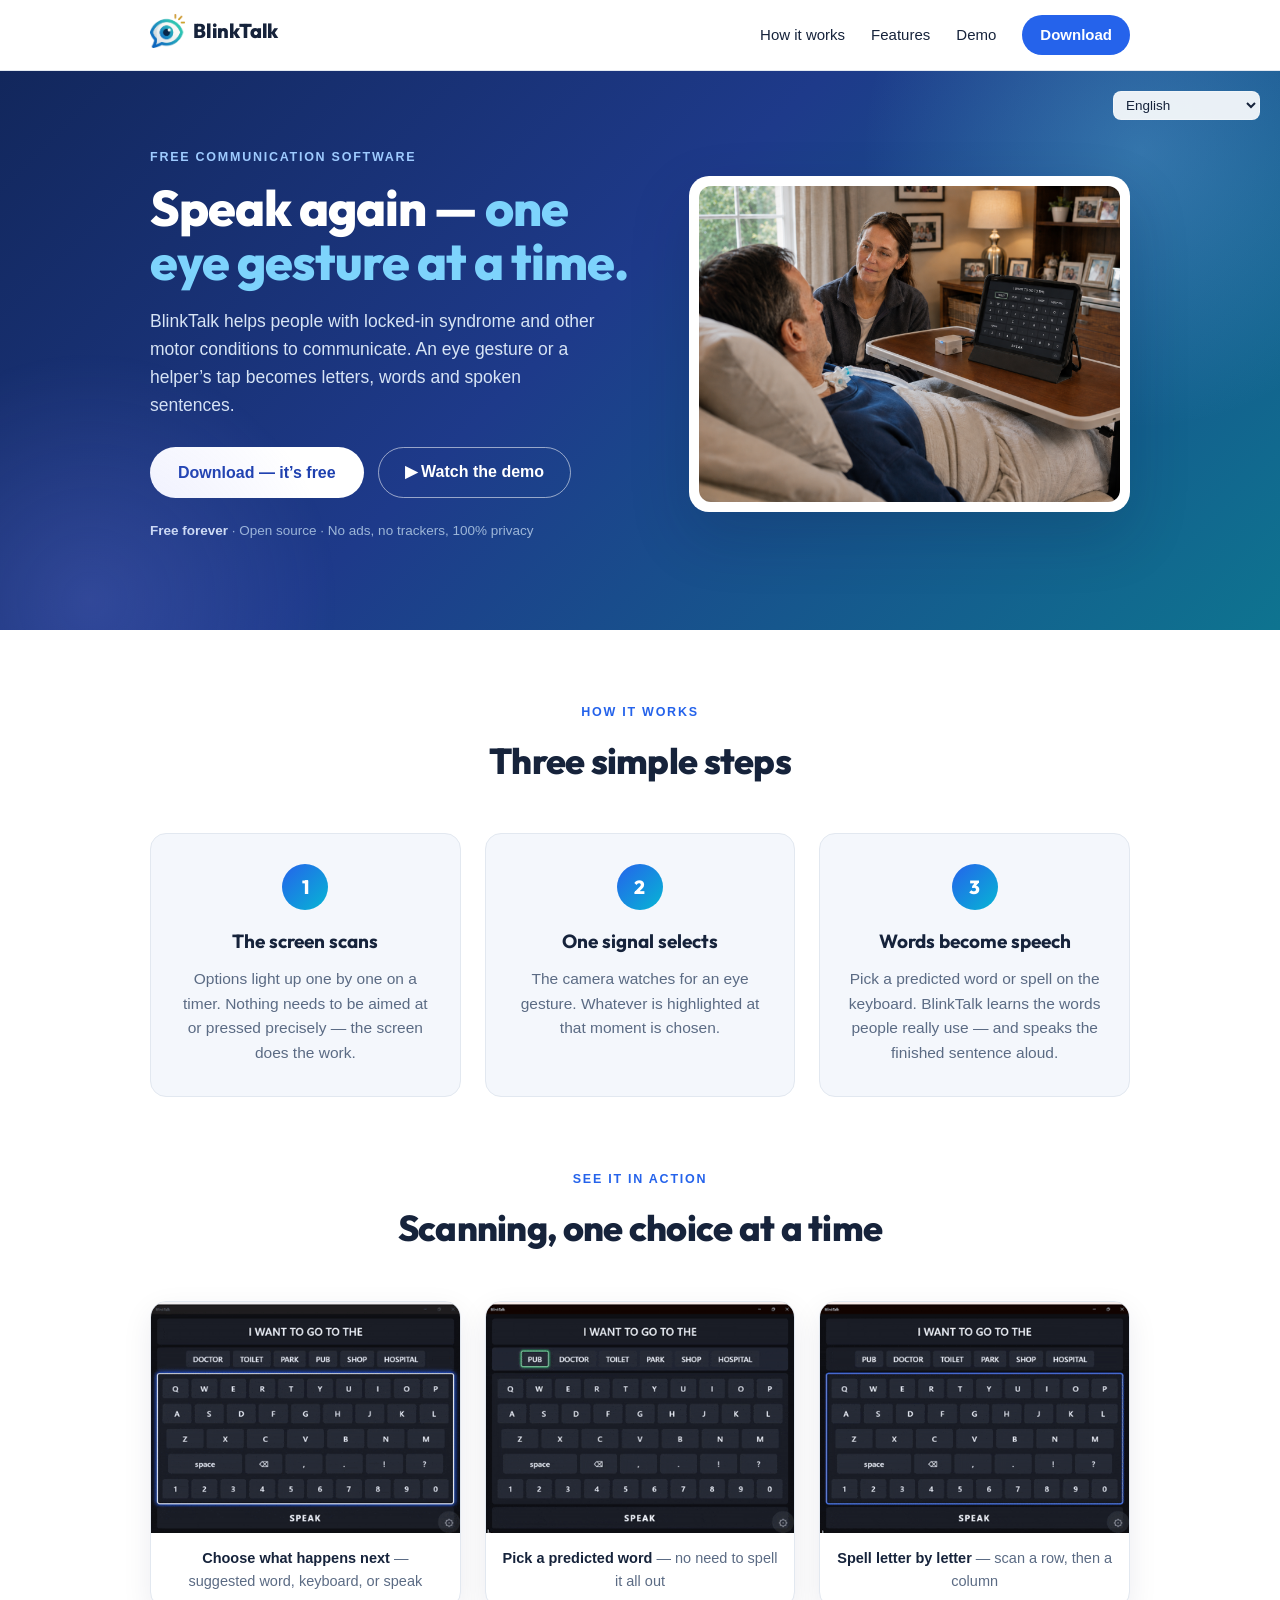
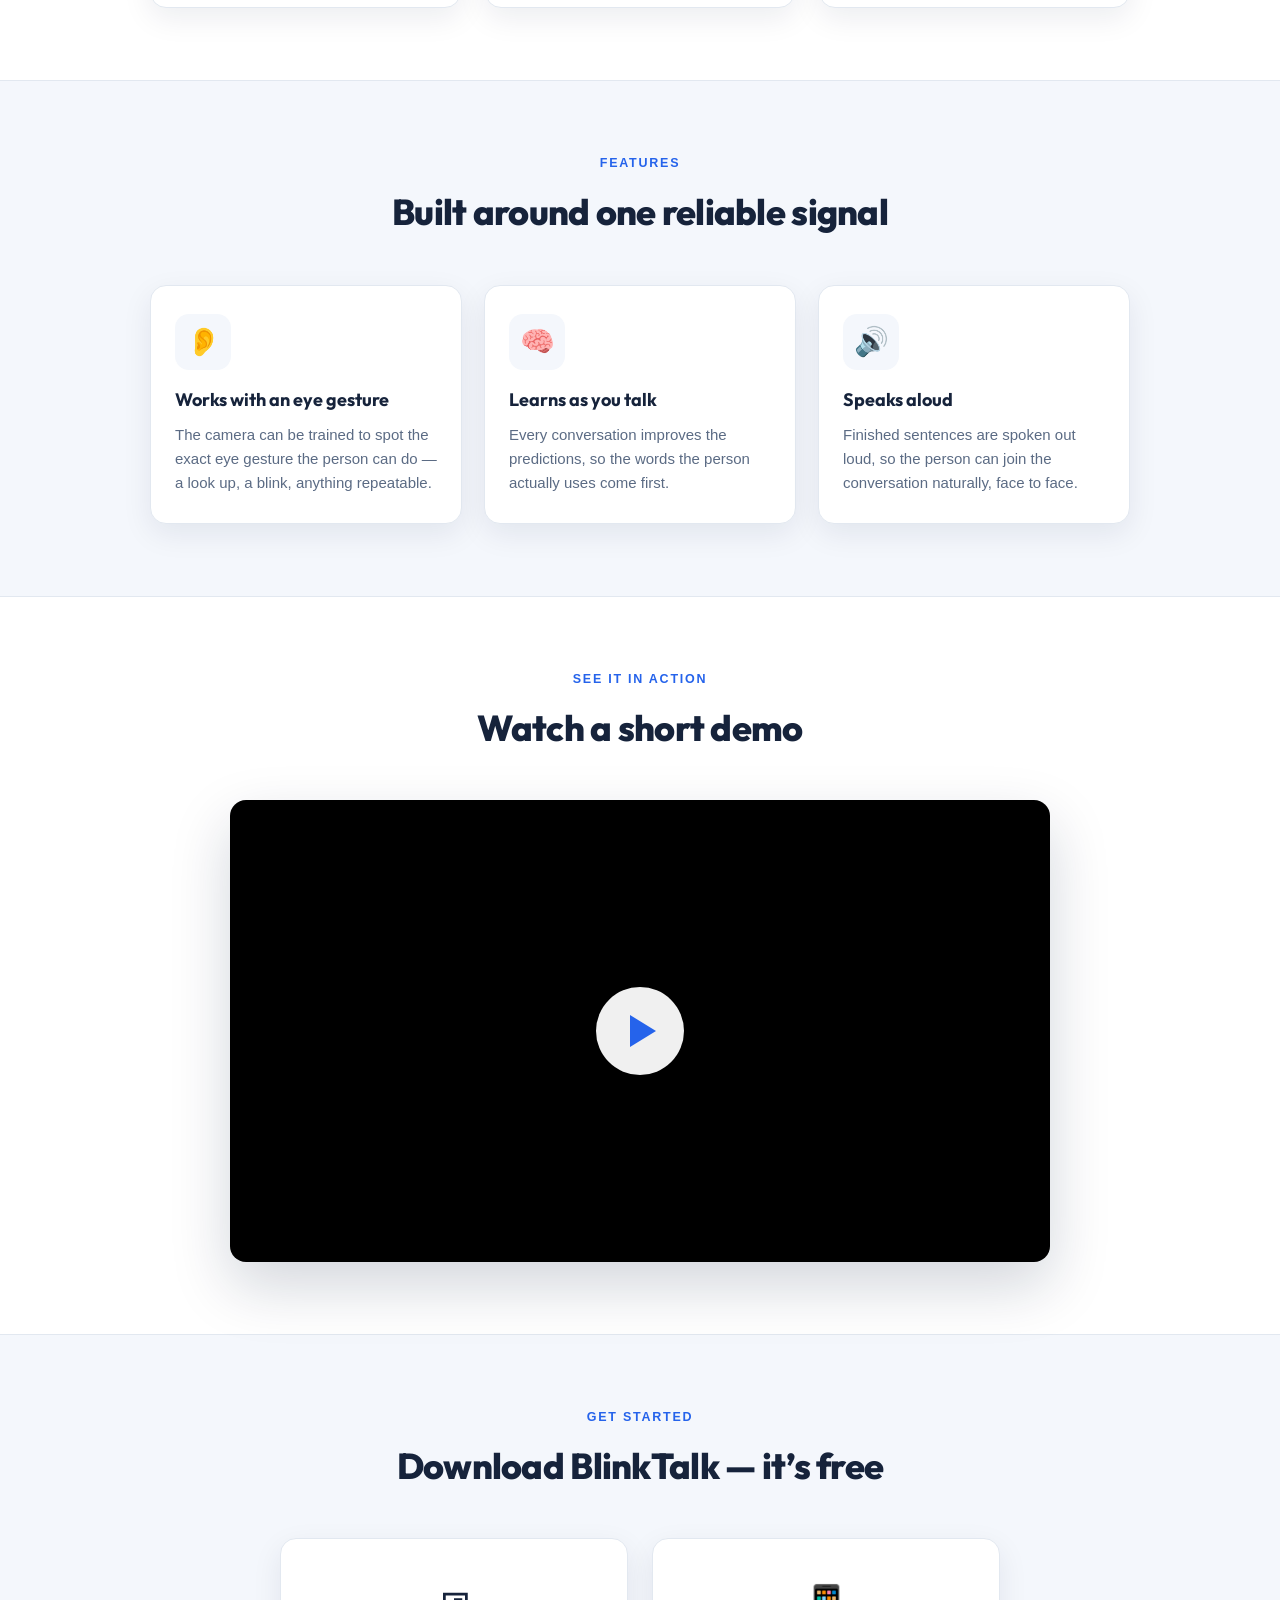
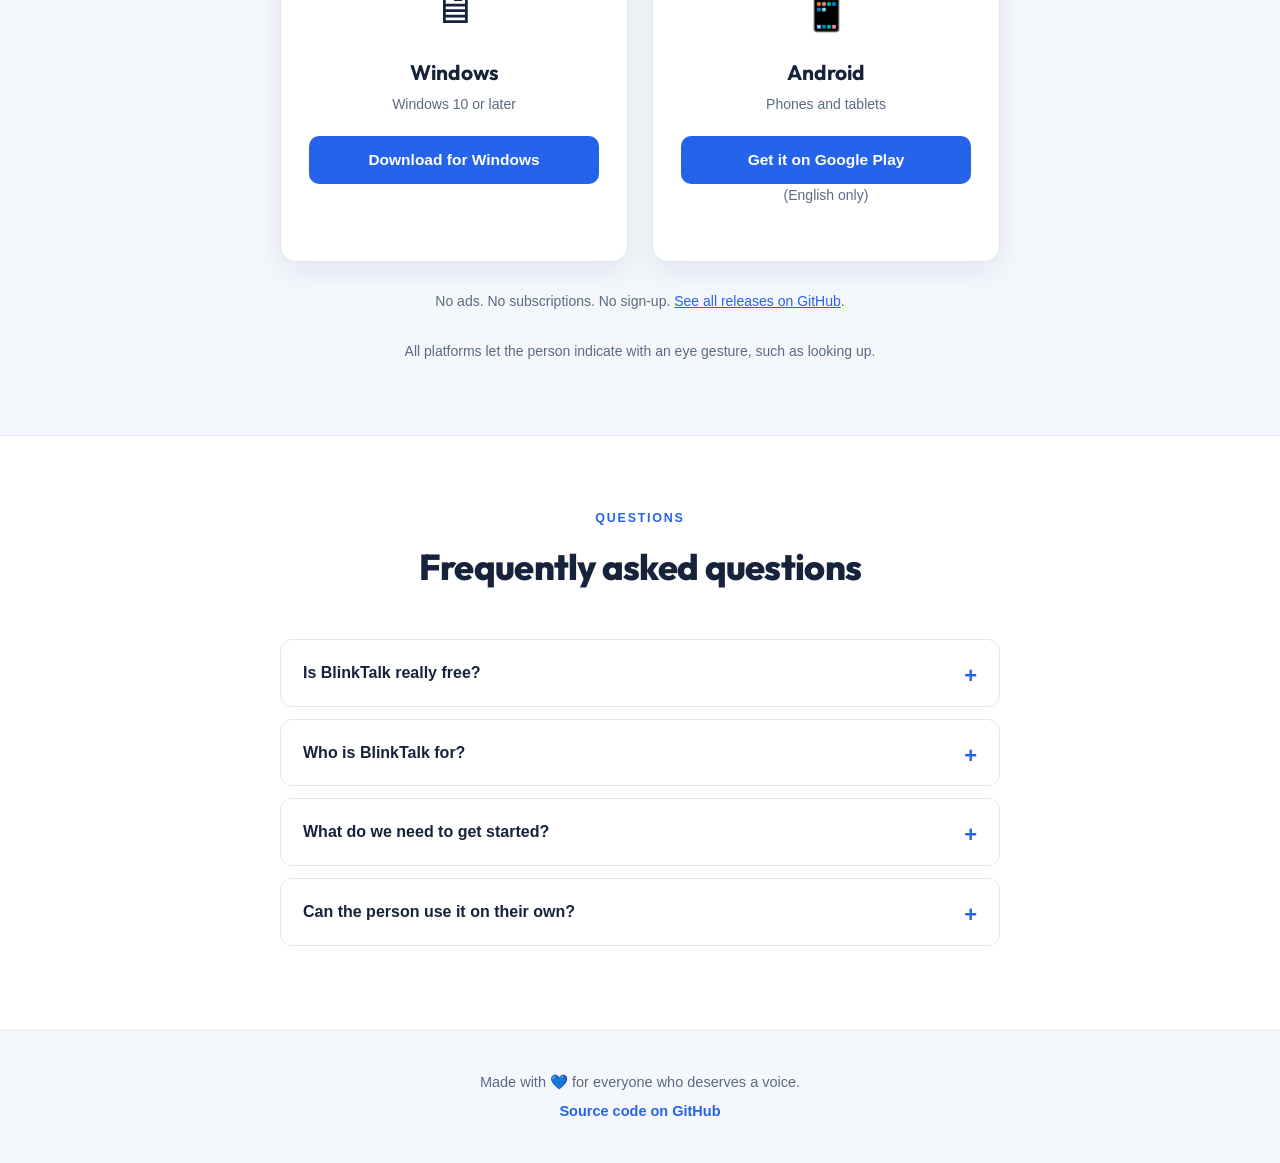
==== docs/index.html @ 3764802d "Refactor" ====
﻿<!DOCTYPE html>
<html lang="en">
<head>
    <meta charset="utf-8">
    <meta name="viewport" content="width=device-width, initial-scale=1">
    <title>BlinkTalk — Speak again, one eye gesture at a time</title>
    <meta name="description" content="BlinkTalk is free communication software for people with locked-in syndrome. A single eye gesture or tap becomes letters, words and spoken sentences.">
    <meta property="og:title" content="BlinkTalk — Speak again, one eye gesture at a time">
    <meta property="og:description" content="Free communication software for people with locked-in syndrome. A single eye gesture or tap becomes letters, words and spoken sentences.">
    <meta property="og:type" content="website">
    <meta property="og:url" content="https://mrpmorris.github.io/BlinkTalk/">
    <meta property="og:image" content="https://mrpmorris.github.io/BlinkTalk/images/Illustration.png">
    <meta name="theme-color" content="#1e3a8a">
    <link rel="icon" type="image/png" href="images/BlinkTalkLogo.png">
    <link rel="preconnect" href="https://fonts.googleapis.com">
<link rel="preconnect" href="https://fonts.gstatic.com" crossorigin>
<link href="https://fonts.googleapis.com/css2?family=Outfit:wght@500;600;700;800&display=swap" rel="stylesheet">
    <link rel="stylesheet" href="shared.css">
    <style>
        .hero-copy > *, .hero-art { animation: fadeUp 0.8s ease both; }
        .hero-copy > *:nth-child(2) { animation-delay: 0.08s; }
        .hero-copy > *:nth-child(3) { animation-delay: 0.16s; }
        .hero-copy > *:nth-child(4) { animation-delay: 0.24s; }
        .hero-copy > *:nth-child(5) { animation-delay: 0.32s; }
        .hero-art { animation-delay: 0.2s; }
    </style>
</head>
<body>

<header class="nav">
    <div class="container nav-inner">
        <div class="nav-left">
            <a class="brand" href="#top"><img class="brand-logo" src="images/BlinkTalkLogo.png" alt="">BlinkTalk</a>
        </div>
        <nav class="nav-links">
            <a href="#how-it-works">How it works</a>
            <a href="#features">Features</a>
            <a href="#demo">Demo</a>
            <a href="#download" class="nav-cta">Download</a>
        </nav>
    </div>
</header>

<section class="hero" id="top">
    <div class="hero-lang">
        <select id="lang-select" aria-label="Choose language">
            <option value="index.html" selected>English</option>
            <option value="index-fr.html">Fran&ccedil;ais</option>
            <option value="index-es.html">Espa&ntilde;ol</option>
            <option value="index-de.html">Deutsch</option>
            <option value="index-pt.html">Portugu&ecirc;s</option>
            <option value="index-pt-br.html">Portugu&ecirc;s (Brasil)</option>
            <option value="index-ar.html">&#1575;&#1604;&#1593;&#1585;&#1576;&#1610;&#1577;</option>
        </select>
    </div>
    <div class="container hero-grid">
        <div class="hero-copy">
            <p class="eyebrow">Free communication software</p>
            <h1>Speak again &mdash; <span class="accent">one eye gesture at a time.</span></h1>
            <p class="subtitle">BlinkTalk helps people with locked-in syndrome and other motor conditions to communicate. An eye gesture or a helper&rsquo;s tap becomes letters, words and spoken sentences.</p>
            <div class="hero-ctas">
                <a class="btn-light" href="#download">Download &mdash; it&rsquo;s free</a>
                <a class="btn-outline" href="#demo">&#9654; Watch the demo</a>
            </div>
            <p class="trust"><strong>Free forever</strong> &middot; Open source &middot; No ads, no trackers, 100% privacy</p>
        </div>
        <div class="hero-art">
            <div class="screen-card">
                <img src="images/Illustration.png" alt="A BlinkTalk screen showing the word suggestion, keyboard and speak buttons">
            </div>
        </div>
    </div>
</section>

<section id="how-it-works">
    <div class="container">
        <div class="section-title reveal">
            <span class="kicker">How it works</span>
            <h2>Three simple steps</h2>
        </div>
        <div class="steps">
            <div class="step reveal">
                <div class="step-number">1</div>
                <h3>The screen scans</h3>
                <p>Options light up one by one on a timer. Nothing needs to be aimed at or pressed precisely &mdash; the screen does the work.</p>
            </div>
            <div class="step reveal" style="transition-delay: 0.1s;">
                <div class="step-number">2</div>
                <h3>One signal selects</h3>
                <p>The camera watches for an eye gesture. Whatever is highlighted at that moment is chosen.</p>
            </div>
            <div class="step reveal" style="transition-delay: 0.2s;">
                <div class="step-number">3</div>
                <h3>Words become speech</h3>
                <p>Pick a predicted word or spell on the keyboard. BlinkTalk learns the words people really use &mdash; and speaks the finished sentence aloud.</p>
            </div>
        </div>

        <div class="section-title reveal" style="margin-top: 72px;">
            <span class="kicker">See it in action</span>
            <h2>Scanning, one choice at a time</h2>
        </div>
        <div class="action-grid">
            <figure class="action-card reveal">
                <img src="images/Demo-01-TopLevel.gif" alt="Animation: choosing between word suggestions, keyboard and speak at the top level" loading="lazy">
                <figcaption><strong>Choose what happens next</strong> &mdash; suggested word, keyboard, or speak</figcaption>
            </figure>
            <figure class="action-card reveal" style="transition-delay: 0.1s;">
                <img src="images/Demo-02-SelectWord.gif" alt="Animation: picking a predicted word from a row of suggestions" loading="lazy">
                <figcaption><strong>Pick a predicted word</strong> &mdash; no need to spell it all out</figcaption>
            </figure>
            <figure class="action-card reveal" style="transition-delay: 0.2s;">
                <img src="images/Demo-03-TypeWord.gif" alt="Animation: scanning the keyboard rows and columns to spell a word" loading="lazy">
                <figcaption><strong>Spell letter by letter</strong> &mdash; scan a row, then a column</figcaption>
            </figure>
        </div>
    </div>
</section>

<section id="features" style="background: var(--soft); border-top: 1px solid var(--border); border-bottom: 1px solid var(--border);">
    <div class="container">
        <div class="section-title reveal">
            <span class="kicker">Features</span>
            <h2>Built around one reliable signal</h2>
        </div>
        <div class="features">
            <div class="feature reveal">
                <div class="icon">&#128066;</div>
                <h3>Works with an eye gesture</h3>
                <p>The camera can be trained to spot the exact eye gesture the person can do &mdash; a look up, a blink, anything repeatable.</p>
            </div>
            <div class="feature reveal" style="transition-delay: 0.1s;">
                <div class="icon">&#129504;</div>
                <h3>Learns as you talk</h3>
                <p>Every conversation improves the predictions, so the words the person actually uses come first.</p>
            </div>
            <div class="feature reveal" style="transition-delay: 0.2s;">
                <div class="icon">&#128266;</div>
                <h3>Speaks aloud</h3>
                <p>Finished sentences are spoken out loud, so the person can join the conversation naturally, face to face.</p>
            </div>
        </div>
    </div>
</section>


<section id="demo">
    <div class="container">
        <div class="section-title reveal">
            <span class="kicker">See it in action</span>
            <h2>Watch a short demo</h2>
        </div>
        <div class="video-lite reveal" style="background-image: url('https://i.ytimg.com/vi/2V63N7nyiWE/hqdefault.jpg');" role="button" tabindex="0" aria-label="Play the BlinkTalk demonstration video on YouTube">
            <button type="button" class="play-btn" aria-label="Play the BlinkTalk demonstration video on YouTube">
                <span class="circle"></span>
            </button>
        </div>
    </div>
</section>

<section id="download" style="background: var(--soft); border-top: 1px solid var(--border); border-bottom: 1px solid var(--border);">
    <div class="container">
        <div class="section-title reveal">
            <span class="kicker">Get started</span>
            <h2>Download BlinkTalk &mdash; it&rsquo;s free</h2>
        </div>
        <div class="downloads">
            <div class="download-card reveal">
                <div class="icon">&#128421;</div>
                <h3>Windows</h3>
                <p class="note">Windows 10 or later</p>
                <a class="btn" href="https://github.com/mrpmorris/BlinkTalk/releases/latest/download/BlinkTalk-windows.msi">Download for Windows</a>
            </div>
            <div class="download-card reveal" style="transition-delay: 0.1s;">
                <div class="icon">&#128241;</div>
                <h3>Android</h3>
                <p class="note">Phones and tablets</p>
                <a class="btn" href="https://play.google.com/store/apps/details?id=com.airsoftwarelimited.blinktalk.app">Get it on Google Play</a>
                <p class="note">(English only)</p>
            </div>
        </div>
        <p class="center-note reveal">No ads. No subscriptions. No sign-up. <a href="https://github.com/mrpmorris/BlinkTalk/releases">See all releases on GitHub</a>.</p>
        <p class="center-note reveal">All platforms let the person indicate with an eye gesture, such as looking up.</p>
    </div>
</section>

<section id="faq">
    <div class="container">
        <div class="section-title reveal">
            <span class="kicker">Questions</span>
            <h2>Frequently asked questions</h2>
        </div>
        <div class="faq reveal">
            <details>
                <summary>Is BlinkTalk really free?</summary>
                <p>Yes. BlinkTalk is free and open source &mdash; no ads, no subscriptions, no hidden costs. It was written for a friend with locked-in syndrome, and it is given away so that anyone who needs it can use it.</p>
            </details>
            <details>
                <summary>Who is BlinkTalk for?</summary>
                <p>It is for people with locked-in syndrome or other conditions who cannot use touch, a keyboard or their voice &mdash; and for the family members, carers and therapists who help them communicate.</p>
            </details>
            <details>
                <summary>What do we need to get started?</summary>
                <p>A Windows computer or an Android tablet or phone. The person communicates with whatever signal they can repeat &mdash; an eye gesture, a facial movement &mdash; while the device camera is trained to spot the gesture, or a helper taps the screen, clicks the mouse, or presses the spacebar on a physical keyboard.</p>
            </details>
            <details>
                <summary>Can the person use it on their own?</summary>
                <p>Yes. Once the camera has been trained on their gesture, an eye gesture is enough to select. A helper is still useful for setup and for pointing the screen at the person.</p>
            </details>
        </div>
    </div>
</section>

<footer>
    <p>Made with &#128153; for everyone who deserves a voice.</p>
    <p style="margin-top: 6px;"><a href="https://github.com/mrpmorris/BlinkTalk">Source code on GitHub</a></p>
</footer>

    <script src="shared.js"></script>

</body>
</html>
---- docs/shared.css ----
:root {
    --ink: #16233b;
    --muted: #5b6b84;
    --blue: #2563eb;
    --blue-deep: #1e40af;
    --cyan: #06b6d4;
    --bg: #ffffff;
    --soft: #f4f7fc;
    --border: #e2e8f0;
    --radius: 16px;
    --shadow: 0 10px 30px rgba(11, 30, 63, 0.08);
    --shadow-lg: 0 24px 60px rgba(11, 30, 63, 0.18);
    --grad: linear-gradient(135deg, #12275c 0%, #1e3a8a 45%, #0e7490 100%);
}

* { box-sizing: border-box; margin: 0; padding: 0; }

html { scroll-behavior: smooth; }

body {
    font-family: -apple-system, BlinkMacSystemFont, "Segoe UI", Roboto, Helvetica, Arial, sans-serif;
    line-height: 1.6;
    color: var(--ink);
    background: var(--bg);
}

.container { max-width: 1020px; margin: 0 auto; padding: 0 20px; }
section[id] { scroll-margin-top: 84px; }

h1, h2, h3 { font-family: "Outfit", -apple-system, "Segoe UI", sans-serif; }

/* ---------- Navigation ---------- */

.nav {
    position: sticky;
    top: 0;
    z-index: 20;
    background: rgba(255, 255, 255, 0.88);
    -webkit-backdrop-filter: blur(12px);
    backdrop-filter: blur(12px);
    border-bottom: 1px solid var(--border);
}

.nav-inner {
    display: flex;
    align-items: center;
    justify-content: space-between;
    padding: 14px 20px;
}

.brand {
    display: inline-flex;
    align-items: center;
    font-family: "Outfit", sans-serif;
    font-size: 20px;
    font-weight: 800;
    color: var(--ink);
    text-decoration: none;
    letter-spacing: -0.02em;
}

.brand:hover { color: var(--blue); }

.brand-logo {
    height: 34px;
    width: auto;
    margin-right: 8px;
}

.nav-links { display: flex; align-items: center; gap: 26px; }

.nav-links a {
    color: var(--ink);
    text-decoration: none;
    font-size: 15px;
    font-weight: 500;
}

.nav-links a:hover { color: var(--blue); }

.nav-links .nav-cta {
    background: var(--blue);
    color: #fff;
    padding: 8px 18px;
    border-radius: 999px;
    font-weight: 600;
}

.nav-links .nav-cta:hover { background: var(--blue-deep); color: #fff; }

/* ---------- Hero ---------- */

.hero {
    background: var(--grad);
    color: #fff;
    position: relative;
    overflow: hidden;
    padding: 76px 0 88px;
}

.hero::before {
    content: "";
    position: absolute;
    width: 560px;
    height: 560px;
    border-radius: 50%;
    background: radial-gradient(circle, rgba(125, 211, 252, 0.28), transparent 70%);
    top: -200px;
    right: -140px;
}

.hero::after {
    content: "";
    position: absolute;
    width: 500px;
    height: 500px;
    border-radius: 50%;
    background: radial-gradient(circle, rgba(129, 140, 248, 0.22), transparent 70%);
    bottom: -220px;
    left: -160px;
}

.hero-grid {
    display: grid;
    grid-template-columns: 1.05fr 0.95fr;
    gap: 52px;
    align-items: center;
    position: relative;
}

.eyebrow {
    text-transform: uppercase;
    letter-spacing: 0.14em;
    font-size: 12.5px;
    color: #9ecbff;
    font-weight: 700;
    margin-bottom: 14px;
}

.hero h1 {
    font-size: clamp(34px, 5vw, 50px);
    line-height: 1.08;
    font-weight: 800;
    letter-spacing: -0.02em;
}

.hero h1 .accent { color: #7dd3fc; }

.hero .subtitle {
    margin-top: 18px;
    font-size: 17.5px;
    color: #d7e4f5;
    max-width: 46ch;
}

.hero-ctas { display: flex; gap: 14px; flex-wrap: wrap; margin-top: 28px; }

.btn-light, .btn-outline {
    display: inline-block;
    border-radius: 999px;
    font-size: 16px;
    font-weight: 700;
    text-decoration: none;
    transition: transform 0.15s ease, box-shadow 0.2s ease, background 0.2s ease;
}

.btn-light {
    background: #fff;
    color: var(--blue-deep);
    padding: 13px 28px;
}

.btn-light:hover {
    transform: translateY(-2px);
    box-shadow: 0 10px 26px rgba(255, 255, 255, 0.28);
}

.btn-outline {
    border: 1.5px solid rgba(255, 255, 255, 0.55);
    color: #fff;
    padding: 11px 26px;
}

.btn-outline:hover {
    background: rgba(255, 255, 255, 0.12);
    transform: translateY(-2px);
}

.trust { margin-top: 22px; font-size: 13.5px; color: #9db6d8; }
.trust strong { color: #d7e4f5; }

.screen-card {
    background: #fff;
    border-radius: 20px;
    padding: 10px;
    box-shadow: var(--shadow-lg);
}

.screen-card img {
    width: 100%;
    height: auto;
    display: block;
    border-radius: 12px;
}

.hero-copy > *, .hero-art { animation: fadeUp 0.8s ease both; }
.hero-copy > *:nth-child(2) { animation-delay: 0.08s; }
.hero-copy > *:nth-child(3) { animation-delay: 0.16s; }
.hero-copy > *:nth-child(4) { animation-delay: 0.24s; }
.hero-copy > *:nth-child(5) { animation-delay: 0.32s; }
.hero-art { animation-delay: 0.2s; }

@keyframes fadeUp {
    from { opacity: 0; transform: translateY(18px); }
    to { opacity: 1; transform: none; }
}

/* ---------- Sections ---------- */

section { padding: 72px 0; }

.section-title { text-align: center; margin-bottom: 44px; }

.section-title .kicker {
    display: block;
    text-transform: uppercase;
    letter-spacing: 0.14em;
    font-size: 12.5px;
    font-weight: 700;
    color: var(--blue);
    margin-bottom: 10px;
}

.section-title h2 {
    font-size: clamp(26px, 4vw, 36px);
    font-weight: 800;
    letter-spacing: -0.02em;
}

/* ---------- How it works ---------- */

.steps {
    display: grid;
    grid-template-columns: repeat(3, 1fr);
    gap: 24px;
}

.step {
    background: var(--soft);
    border: 1px solid var(--border);
    border-radius: var(--radius);
    padding: 30px 26px;
    text-align: center;
}

.step-number {
    display: inline-flex;
    align-items: center;
    justify-content: center;
    width: 46px;
    height: 46px;
    border-radius: 50%;
    background: linear-gradient(135deg, var(--blue), var(--cyan));
    color: #fff;
    font-family: "Outfit", sans-serif;
    font-size: 19px;
    font-weight: 800;
    margin-bottom: 16px;
}

.step h3 { font-size: 19px; font-weight: 700; margin-bottom: 10px; }
.step p { font-size: 15.5px; color: var(--muted); }

/* ---------- In action (demo gifs) ---------- */

.action-grid {
    display: grid;
    grid-template-columns: repeat(3, 1fr);
    gap: 24px;
}

.action-card {
    background: #fff;
    border: 1px solid var(--border);
    border-radius: var(--radius);
    overflow: hidden;
    box-shadow: var(--shadow);
    text-align: center;
}

.action-card img { width: 100%; display: block; }

.action-card figcaption {
    padding: 14px 16px;
    font-size: 14.5px;
    color: var(--muted);
    font-weight: 500;
}

.action-card figcaption strong { color: var(--ink); }

/* ---------- Features ---------- */

.features {
    display: grid;
    grid-template-columns: repeat(auto-fit, minmax(230px, 1fr));
    gap: 22px;
}

.feature {
    background: #fff;
    border: 1px solid var(--border);
    border-radius: var(--radius);
    padding: 28px 24px;
    box-shadow: var(--shadow);
    transition: transform 0.2s ease, box-shadow 0.2s ease;
}

.feature:hover {
    transform: translateY(-4px);
    box-shadow: var(--shadow-lg);
}

.feature .icon {
    display: inline-flex;
    align-items: center;
    justify-content: center;
    width: 56px;
    height: 56px;
    border-radius: 14px;
    background: var(--soft);
    font-size: 28px;
    margin-bottom: 16px;
}

.feature h3 { font-size: 18px; font-weight: 700; margin-bottom: 8px; }
.feature p { font-size: 15px; color: var(--muted); }


/* ---------- Language select inside hero ---------- */

.hero-lang {
    position: absolute;
    top: 20px;
    inset-inline-end: 20px;
    z-index: 10;
}

#lang-select {
    font-family: inherit;
    font-size: 13.5px;
    padding: 5px 8px;
    border: 1px solid rgba(255, 255, 255, 0.3);
    border-radius: 8px;
    background: rgba(255, 255, 255, 0.9);
    color: var(--ink);
    cursor: pointer;
}

/* ---------- Video ---------- */

.video-lite {
    position: relative;
    max-width: 820px;
    margin: 0 auto;
    aspect-ratio: 16 / 9;
    border-radius: var(--radius);
    overflow: hidden;
    cursor: pointer;
    box-shadow: var(--shadow-lg);
    background: #000 center / cover no-repeat;
}

.video-lite iframe {
    position: absolute;
    inset: 0;
    width: 100%;
    height: 100%;
    border: 0;
}

.play-btn {
    position: absolute;
    inset: 0;
    border: 0;
    background: transparent;
    cursor: pointer;
    display: flex;
    align-items: center;
    justify-content: center;
}

.play-btn .circle {
    width: 88px;
    height: 88px;
    border-radius: 50%;
    background: rgba(255, 255, 255, 0.94);
    box-shadow: 0 8px 32px rgba(0, 0, 0, 0.35);
    display: flex;
    align-items: center;
    justify-content: center;
    transition: transform 0.15s ease;
}

.play-btn .circle::after {
    content: "";
    border-left: 26px solid var(--blue);
    border-top: 16px solid transparent;
    border-bottom: 16px solid transparent;
    margin-left: 6px;
}

.play-btn:hover .circle { transform: scale(1.08); }

/* ---------- Download ---------- */

.downloads {
    display: grid;
    grid-template-columns: repeat(auto-fit, minmax(260px, 1fr));
    gap: 24px;
    max-width: 720px;
    margin: 0 auto;
}

.download-card {
    background: #fff;
    border: 1px solid var(--border);
    border-radius: var(--radius);
    padding: 34px 28px;
    text-align: center;
    box-shadow: var(--shadow);
    transition: transform 0.2s ease, box-shadow 0.2s ease;
}

.download-card:hover {
    transform: translateY(-4px);
    box-shadow: var(--shadow-lg);
}

.download-card .icon { font-size: 44px; margin-bottom: 12px; }
.download-card h3 { font-size: 21px; font-weight: 700; margin-bottom: 4px; }
.download-card .note { font-size: 14px; color: var(--muted); margin-bottom: 20px; }

.download-card a.btn {
    display: block;
    background: var(--blue);
    color: #fff;
    text-decoration: none;
    padding: 12px 20px;
    border-radius: 10px;
    font-weight: 700;
    font-size: 15.5px;
    transition: background 0.2s ease;
}

.download-card a.btn:hover { background: var(--blue-deep); }

.center-note { text-align: center; font-size: 14px; color: var(--muted); margin-top: 28px; }
.center-note a { color: var(--blue); }

/* ---------- FAQ ---------- */

.faq { max-width: 720px; margin: 0 auto; }

.faq details {
    background: #fff;
    border: 1px solid var(--border);
    border-radius: 12px;
    padding: 4px 22px;
    margin-bottom: 12px;
}

.faq summary {
    cursor: pointer;
    font-weight: 700;
    font-size: 16px;
    padding: 16px 0;
    padding-right: 30px;
    position: relative;
    list-style: none;
}

.faq summary::-webkit-details-marker { display: none; }

.faq summary::after {
    content: "+";
    position: absolute;
    right: 0;
    top: 14px;
    font-size: 22px;
    font-weight: 600;
    color: var(--blue);
}

.faq details[open] summary::after { content: "\2013"; }

.faq details p { color: var(--muted); font-size: 15.5px; padding-bottom: 18px; }

/* ---------- Footer ---------- */

footer {
    text-align: center;
    padding: 40px 20px;
    color: var(--muted);
    font-size: 14.5px;
    border-top: 1px solid var(--border);
    background: var(--soft);
}

footer a { color: var(--blue); text-decoration: none; font-weight: 600; }
footer a:hover { text-decoration: underline; }

/* ---------- Reveal on scroll ---------- */

.reveal { opacity: 0; transform: translateY(24px); transition: opacity 0.7s ease, transform 0.7s ease; }
.reveal.visible { opacity: 1; transform: none; }

/* ---------- Responsive ---------- */

@media (max-width: 880px) {
    .hero-grid { grid-template-columns: 1fr; gap: 36px; text-align: center; }
    .hero .subtitle { margin-left: auto; margin-right: auto; }
    .hero-ctas { justify-content: center; }
    .hero-lang { display: none; }
    .steps { grid-template-columns: 1fr; }
    .action-grid { grid-template-columns: 1fr; }
    .nav-links a:not(.nav-cta) { display: none; }
}

@media (prefers-reduced-motion: reduce) {
    html { scroll-behavior: auto; }
    .hero-copy > *, .hero-art { animation: none; }
    .reveal { opacity: 1; transform: none; transition: none; }
}
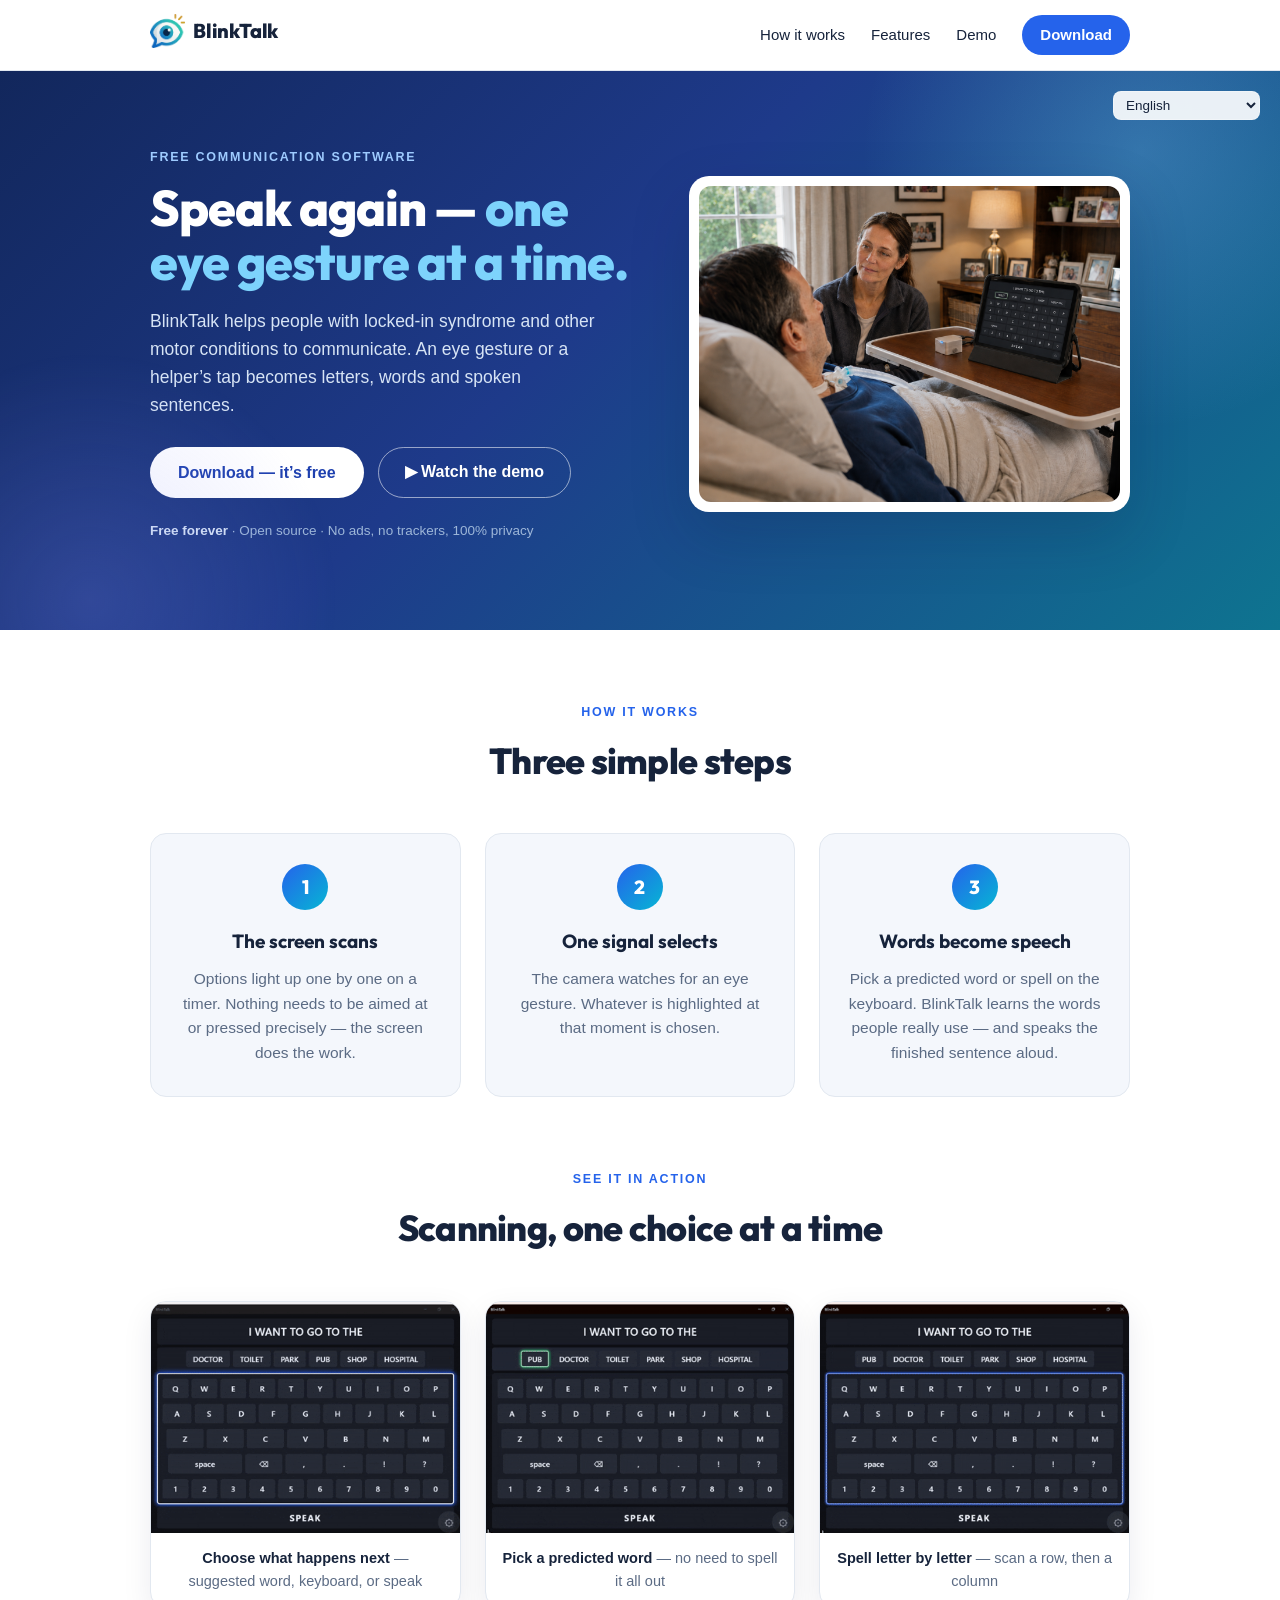
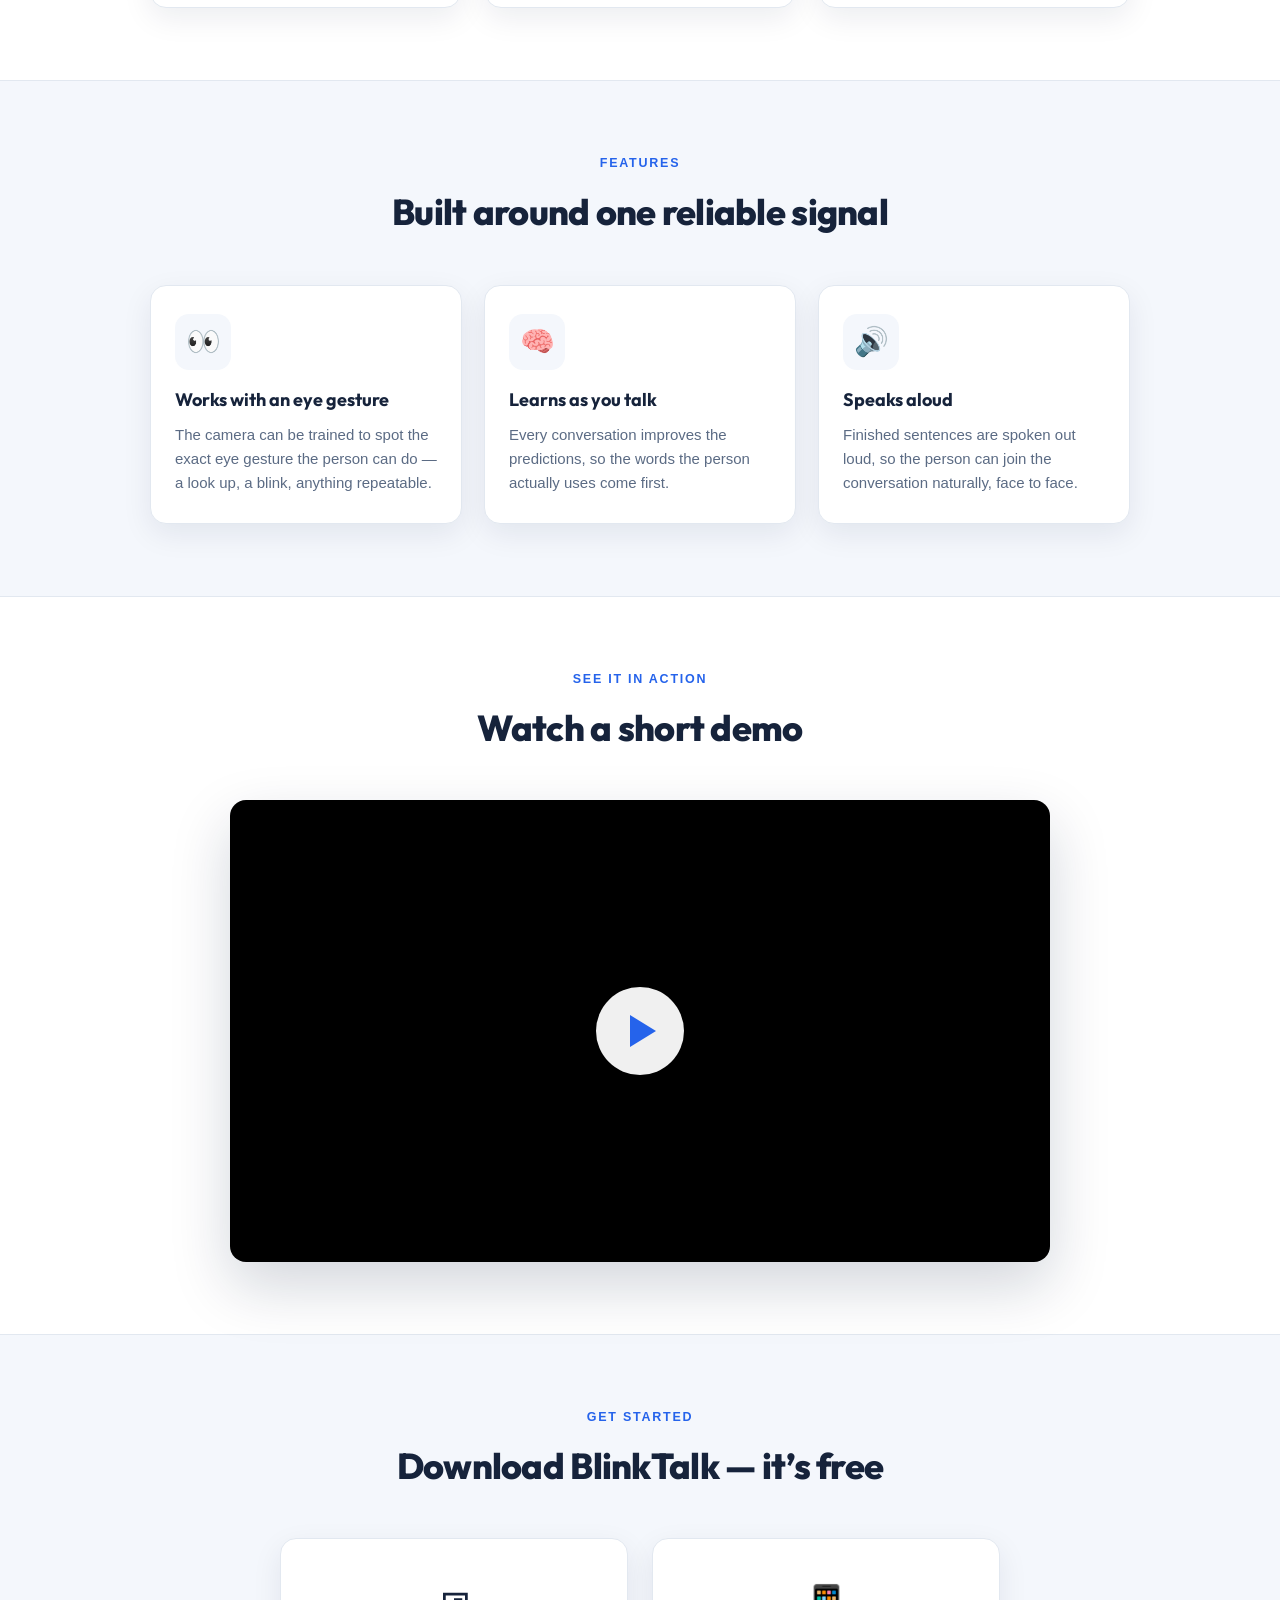
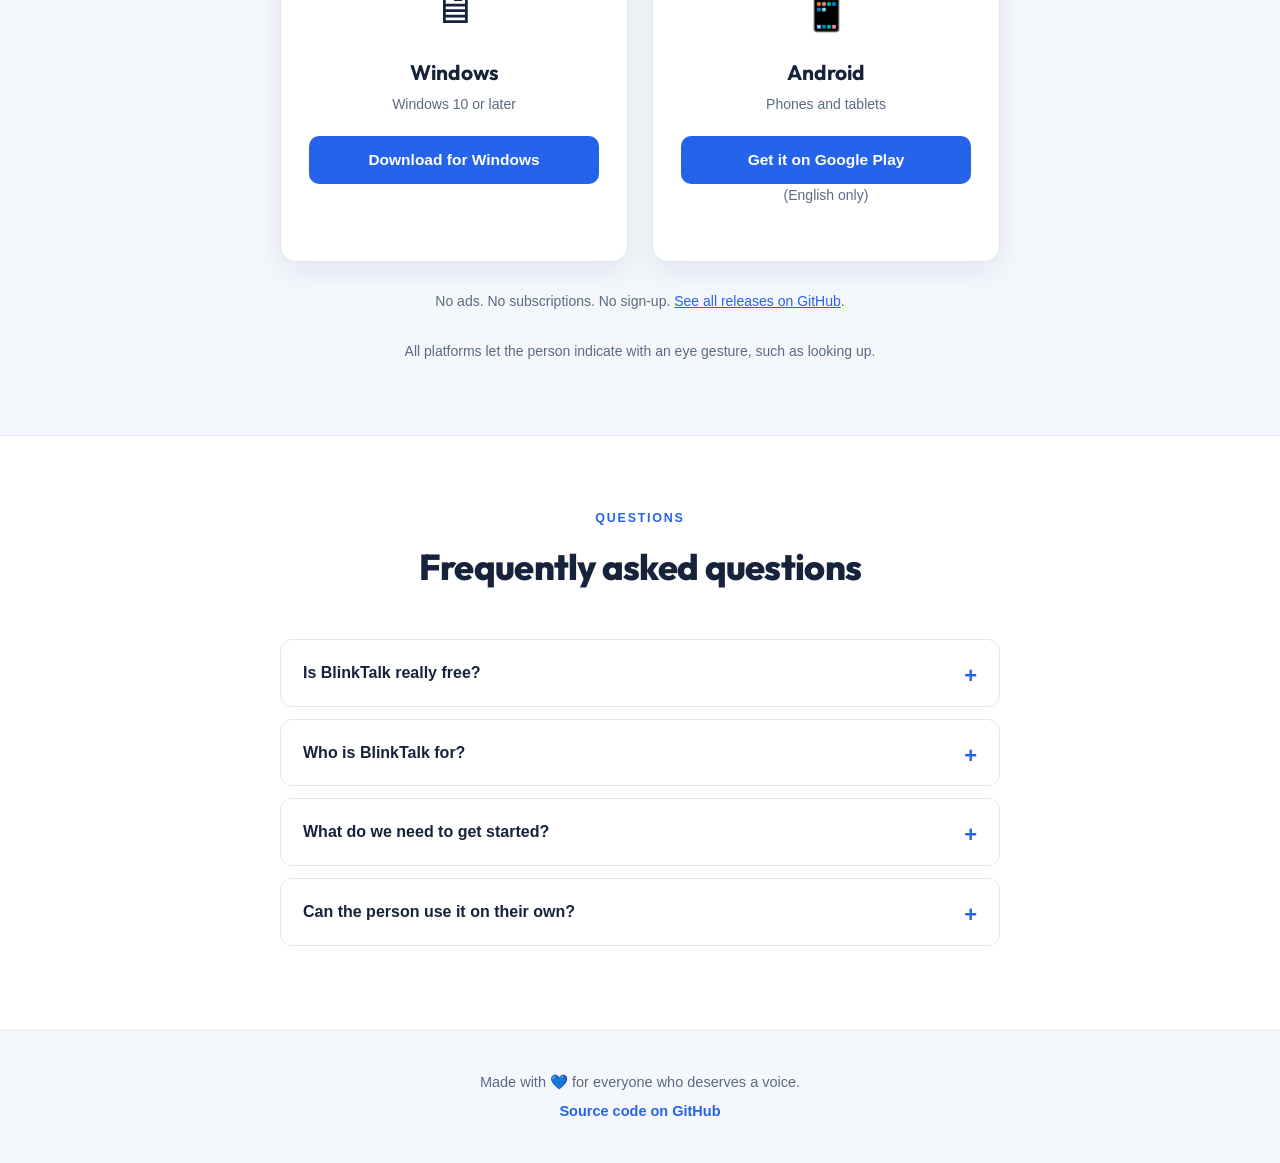
==== commit 786a4b7a: "Eyes" ====
--- a/docs/index.html
+++ b/docs/index.html
@@ -125,7 +125,7 @@
         </div>
         <div class="features">
             <div class="feature reveal">
-                <div class="icon">&#128066;</div>
+                <div class="icon">&#128064;</div>
                 <h3>Works with an eye gesture</h3>
                 <p>The camera can be trained to spot the exact eye gesture the person can do &mdash; a look up, a blink, anything repeatable.</p>
             </div>
@@ -205,7 +205,7 @@
             </details>
             <details>
                 <summary>Can the person use it on their own?</summary>
-                <p>Yes. Once the camera has been trained on their gesture, an eye gesture is enough to select. A helper is still useful for setup and for pointing the screen at the person.</p>
+                <p>Yes. Once the camera has been trained on their gesture, an eye gesture is enough to select. A helper is needed only for the setup process when the app starts.</p>
             </details>
         </div>
     </div>
--- a/docs/shared.css
+++ b/docs/shared.css
@@ -521,7 +521,6 @@
     .hero-grid { grid-template-columns: 1fr; gap: 36px; text-align: center; }
     .hero .subtitle { margin-left: auto; margin-right: auto; }
     .hero-ctas { justify-content: center; }
-    .hero-lang { display: none; }
     .steps { grid-template-columns: 1fr; }
     .action-grid { grid-template-columns: 1fr; }
     .nav-links a:not(.nav-cta) { display: none; }
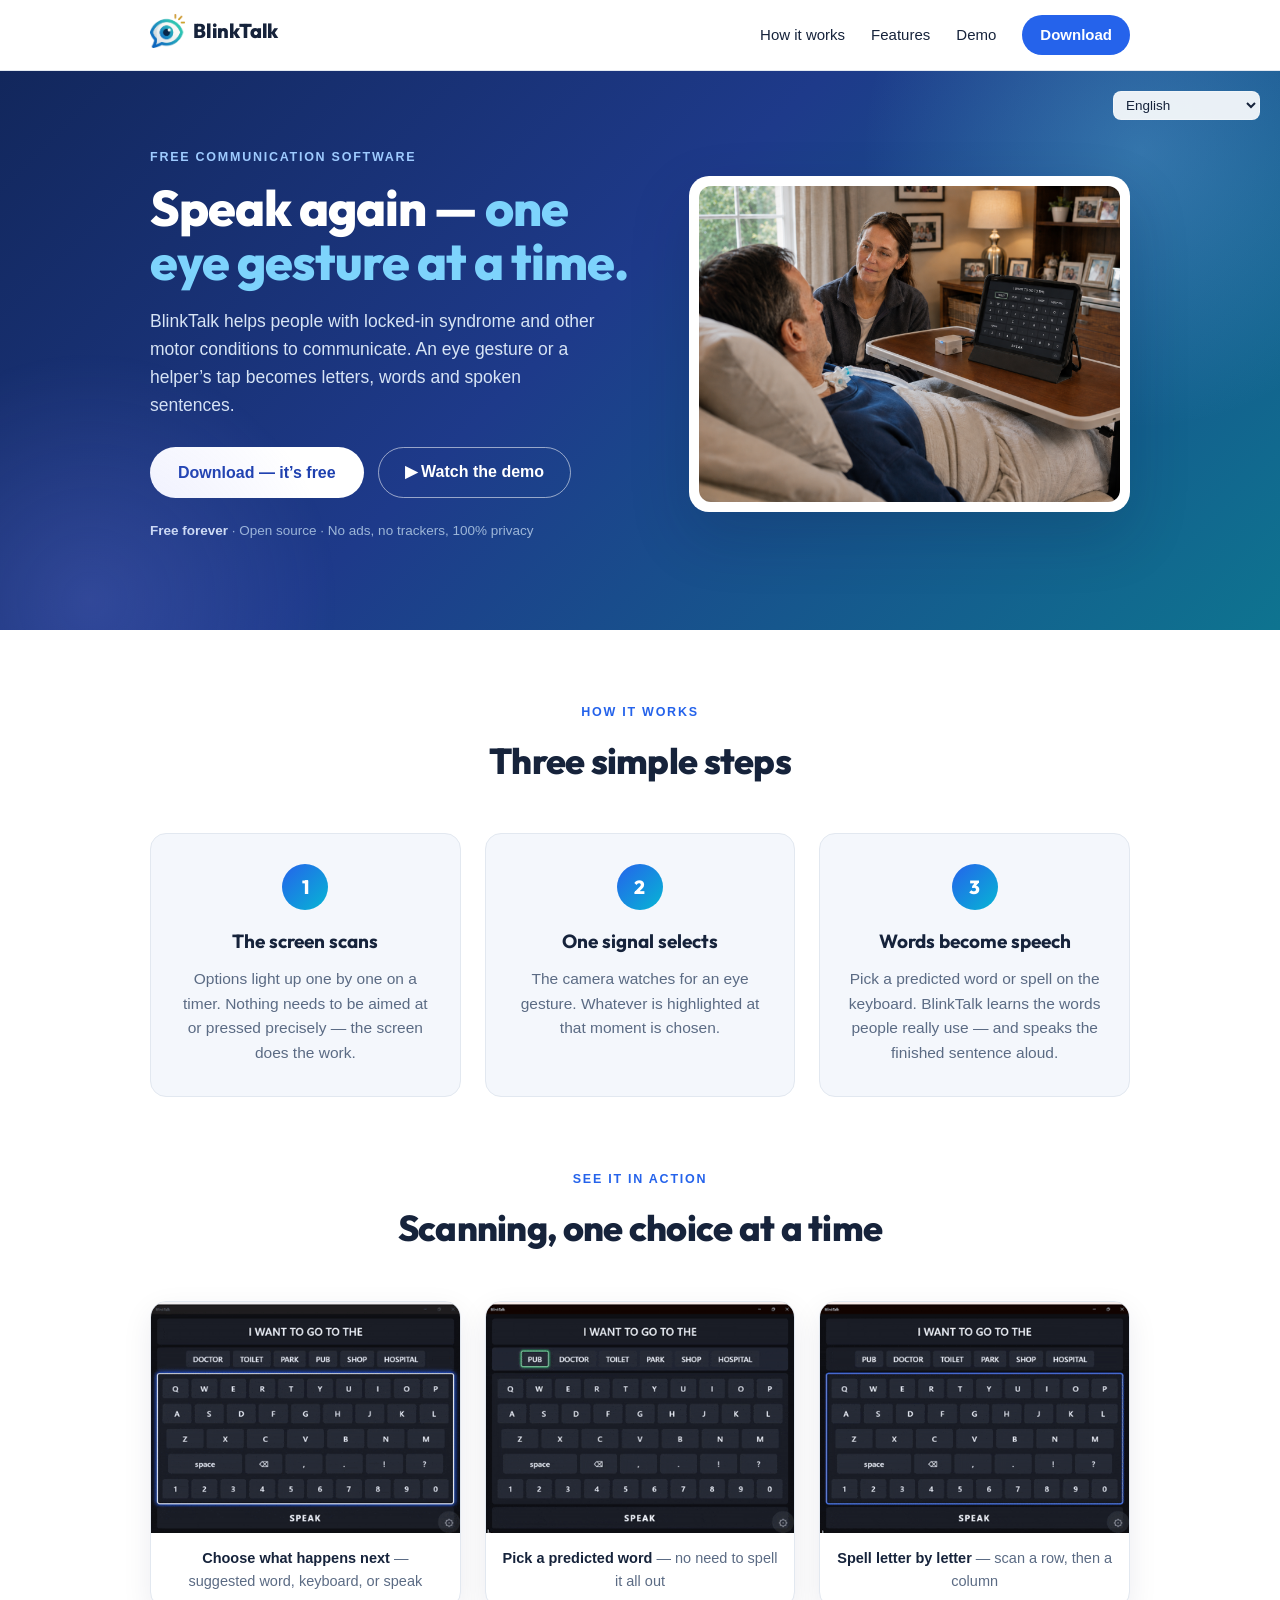
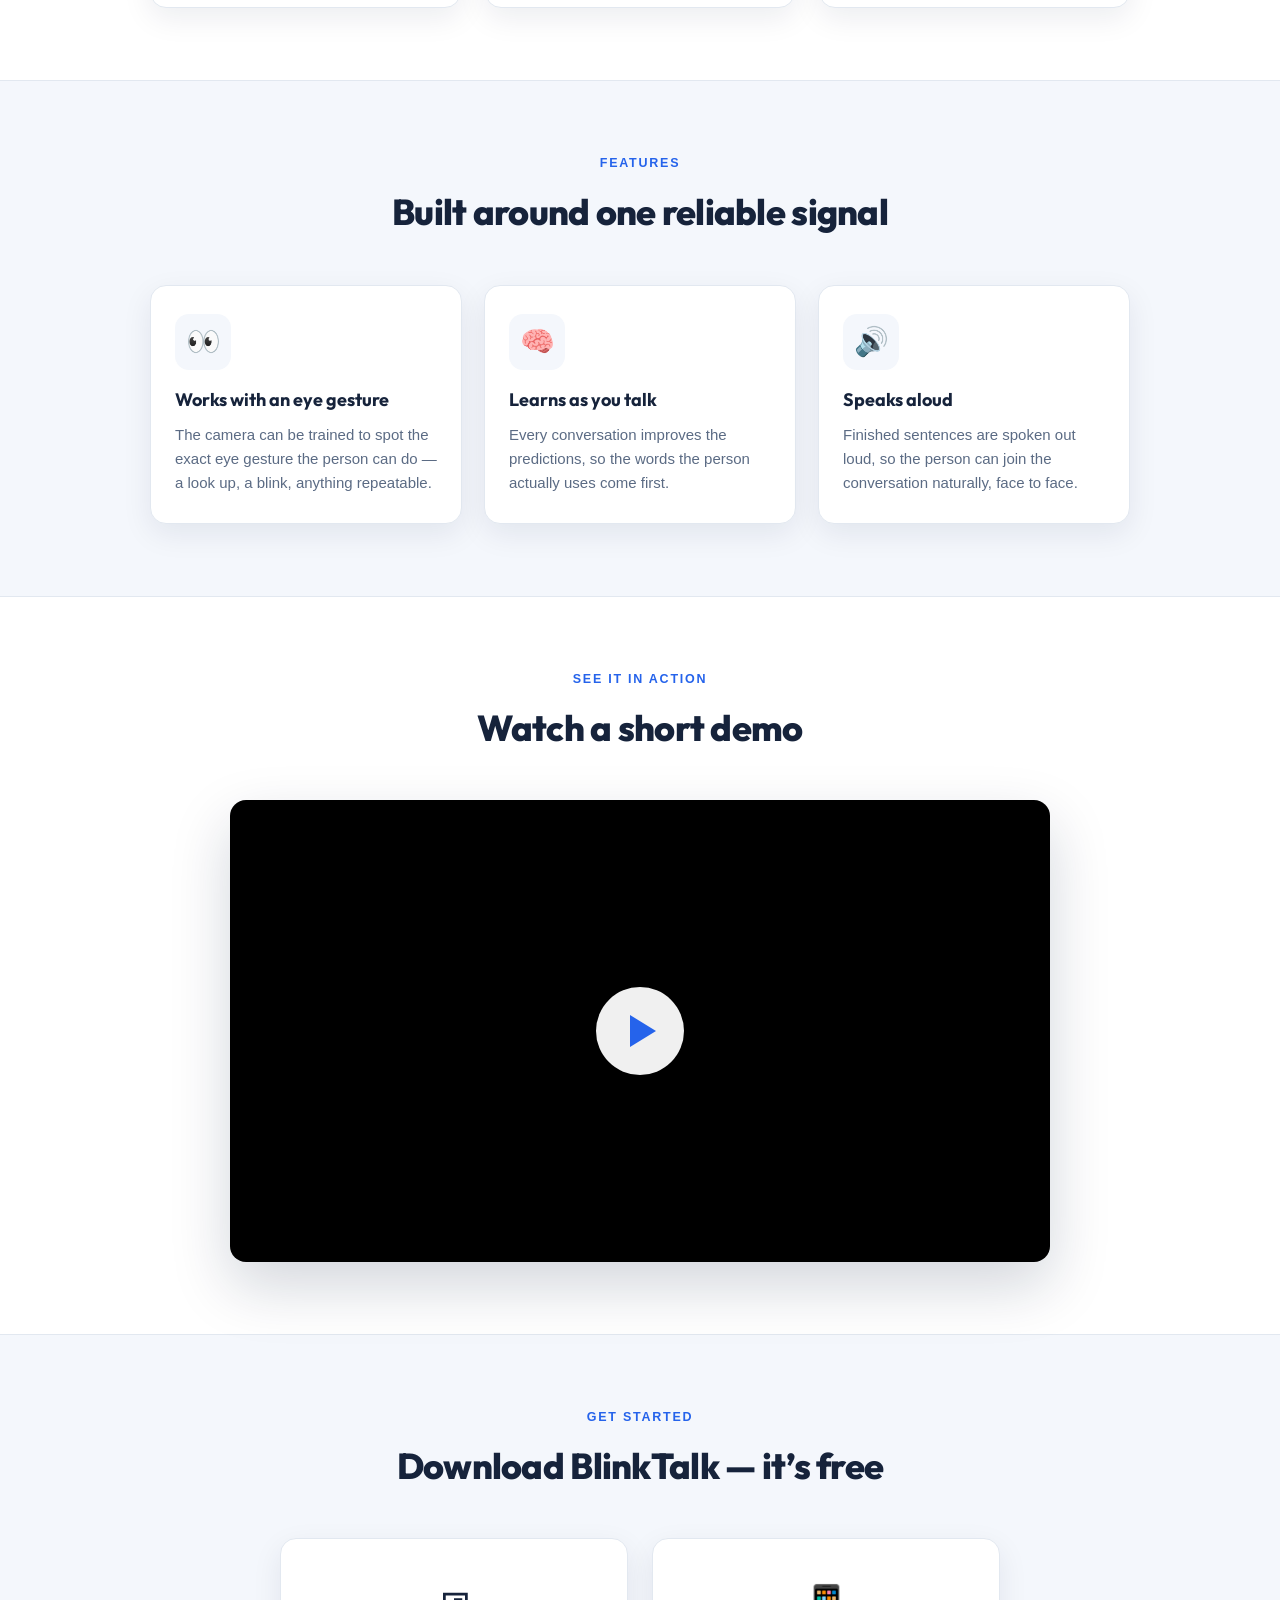
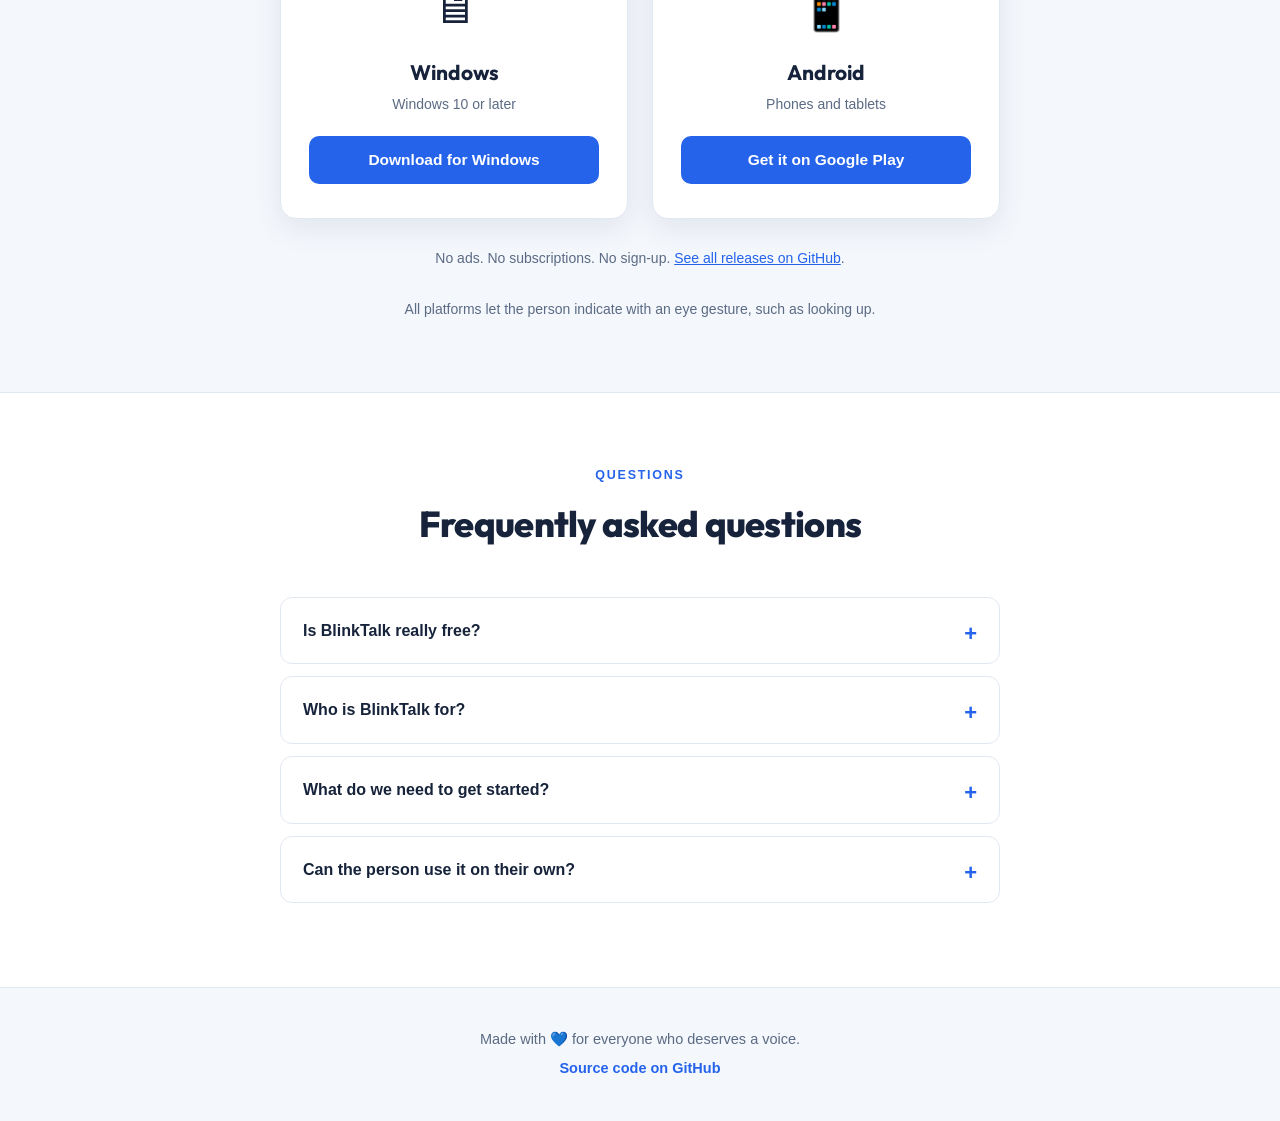
==== commit 9ace9738: "Remove (English only)" ====
--- a/docs/index.html
+++ b/docs/index.html
@@ -176,7 +176,6 @@
                 <h3>Android</h3>
                 <p class="note">Phones and tablets</p>
                 <a class="btn" href="https://play.google.com/store/apps/details?id=com.airsoftwarelimited.blinktalk.app">Get it on Google Play</a>
-                <p class="note">(English only)</p>
             </div>
         </div>
         <p class="center-note reveal">No ads. No subscriptions. No sign-up. <a href="https://github.com/mrpmorris/BlinkTalk/releases">See all releases on GitHub</a>.</p>
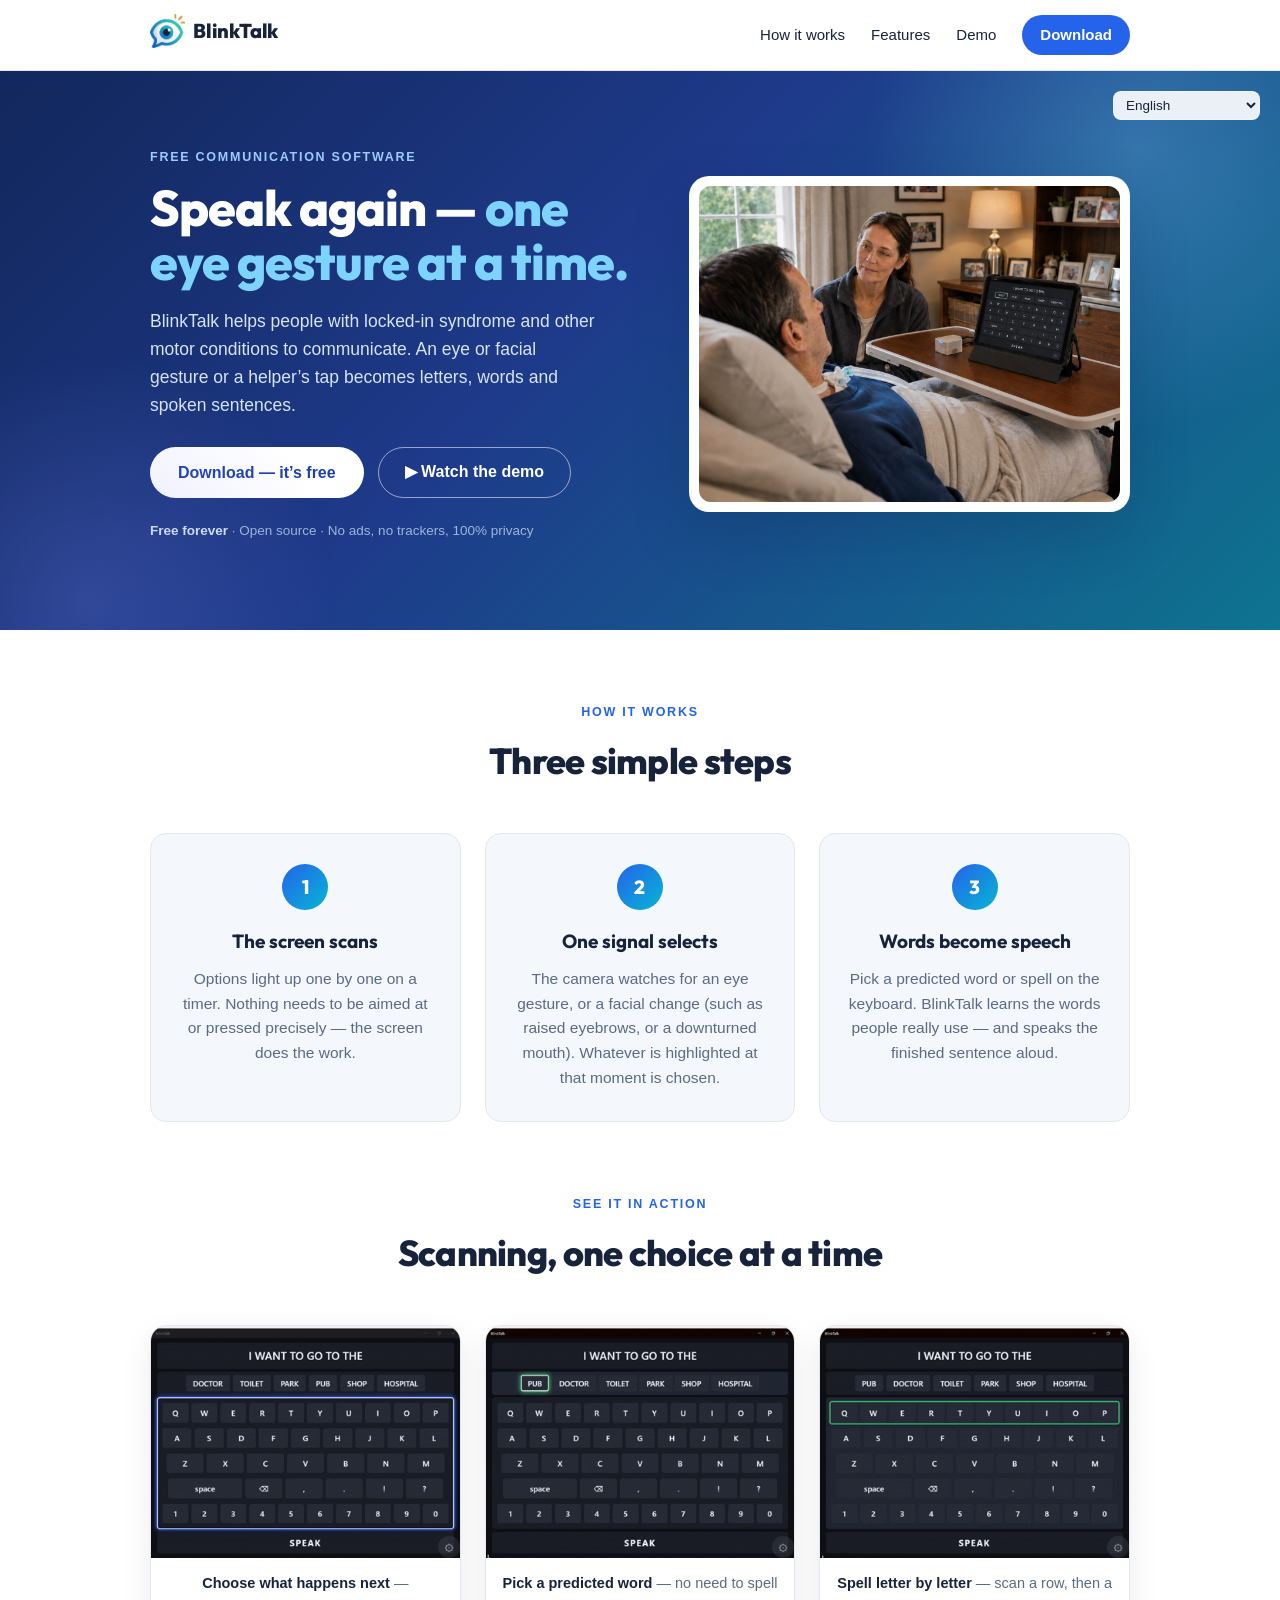
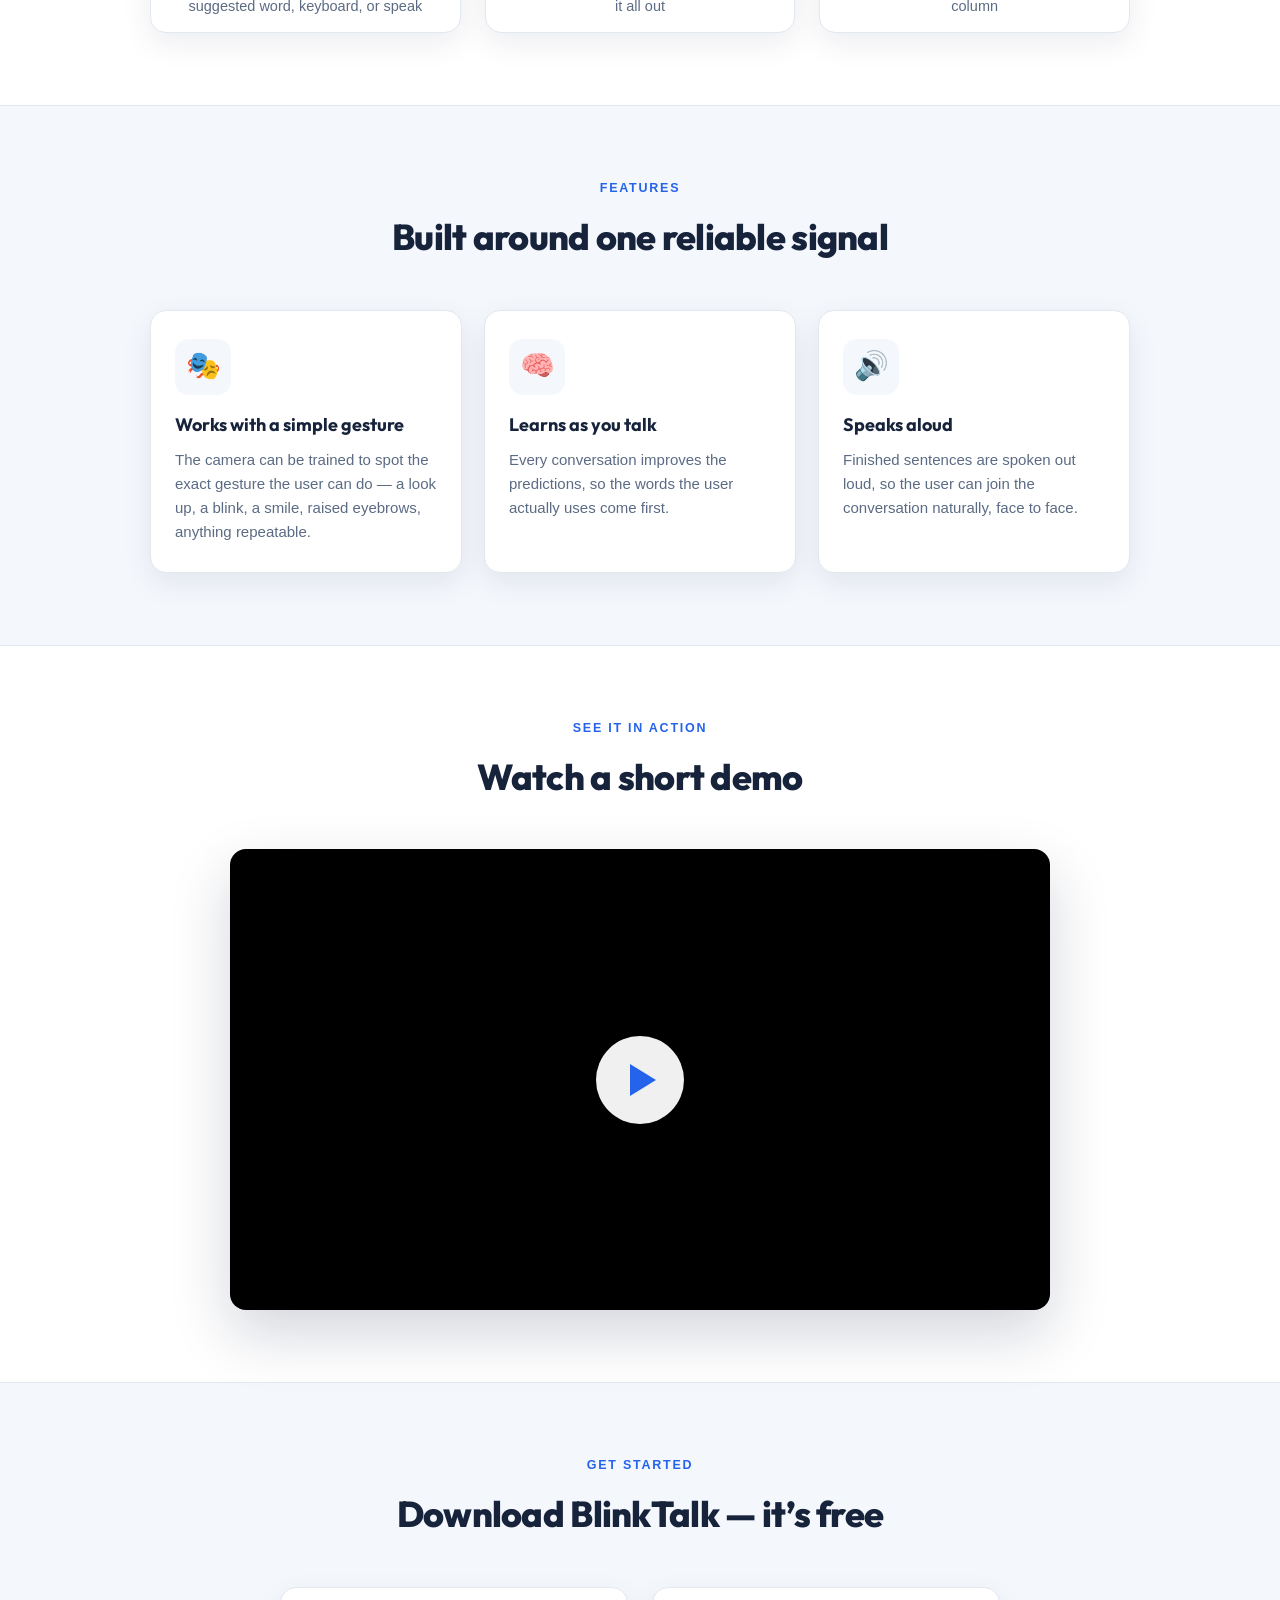
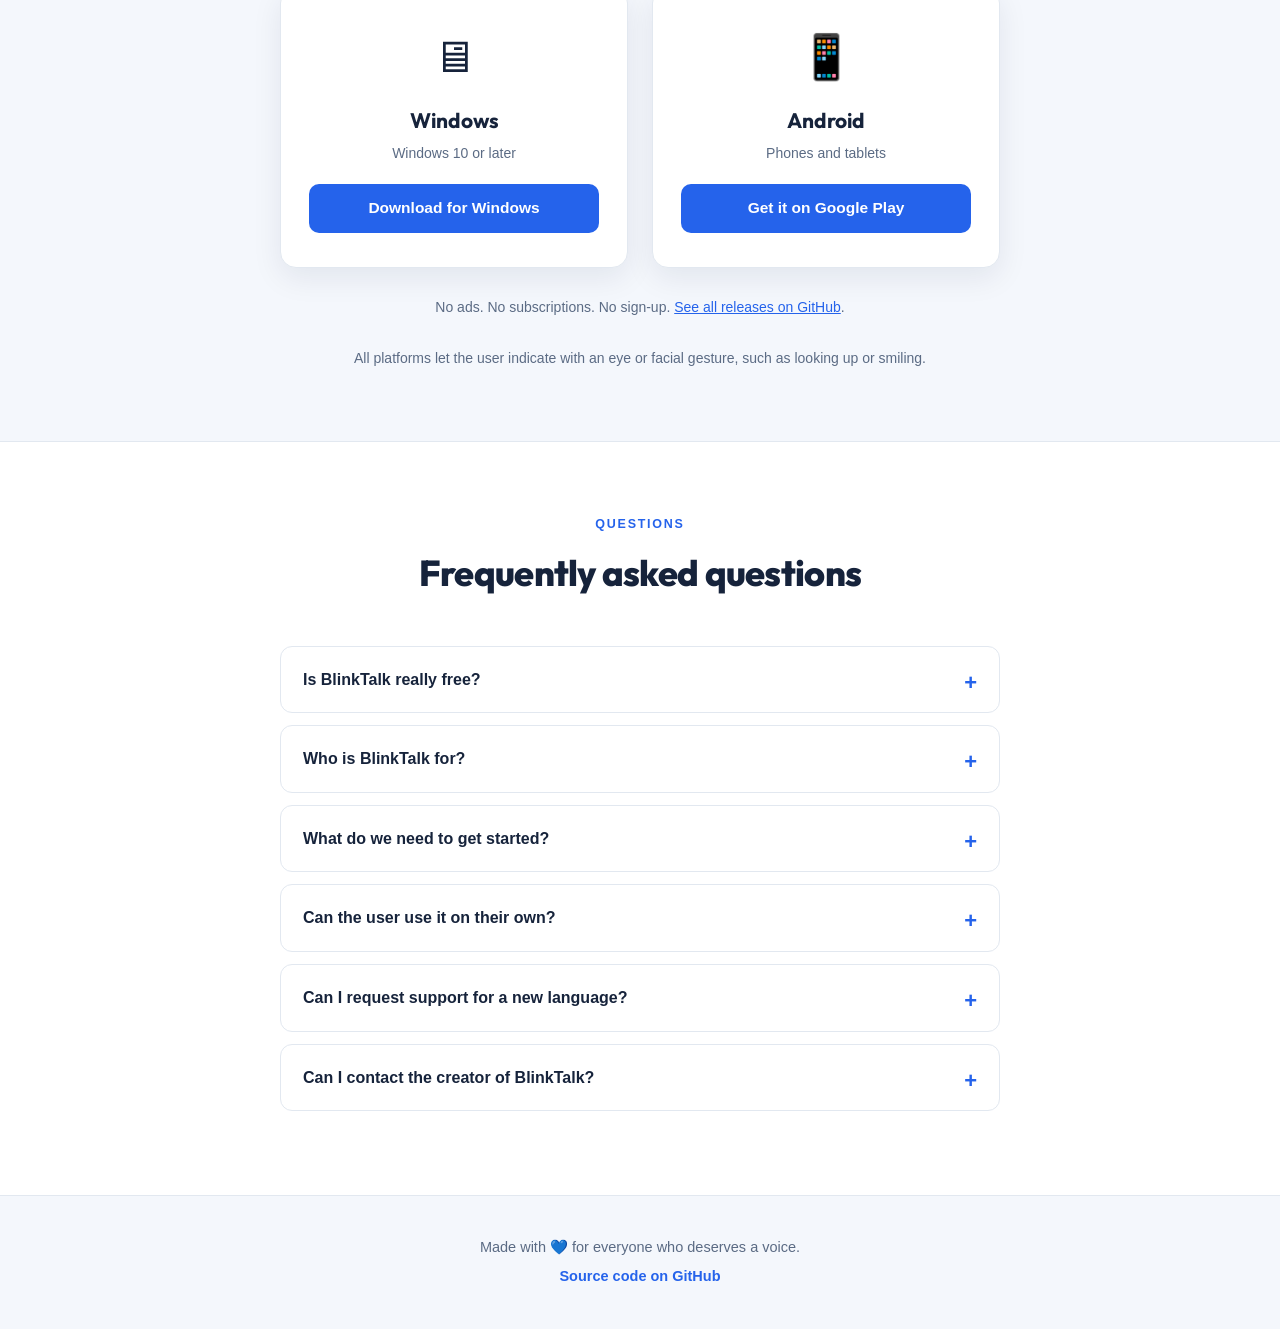
==== commit 0b4ba411: "Update website" ====
--- a/docs/index.html
+++ b/docs/index.html
@@ -3,10 +3,10 @@
 <head>
     <meta charset="utf-8">
     <meta name="viewport" content="width=device-width, initial-scale=1">
-    <title>BlinkTalk — Speak again, one eye gesture at a time</title>
-    <meta name="description" content="BlinkTalk is free communication software for people with locked-in syndrome. A single eye gesture or tap becomes letters, words and spoken sentences.">
-    <meta property="og:title" content="BlinkTalk — Speak again, one eye gesture at a time">
-    <meta property="og:description" content="Free communication software for people with locked-in syndrome. A single eye gesture or tap becomes letters, words and spoken sentences.">
+    <title>BlinkTalk — Speak again, one gesture at a time</title>
+    <meta name="description" content="BlinkTalk is free communication software for people with locked-in syndrome. A single eye or facial gesture or tap becomes letters, words and spoken sentences.">
+    <meta property="og:title" content="BlinkTalk — Speak again, one gesture at a time">
+    <meta property="og:description" content="Free communication software for people with locked-in syndrome. A single eye or facial gesture or tap becomes letters, words and spoken sentences.">
     <meta property="og:type" content="website">
     <meta property="og:url" content="https://mrpmorris.github.io/BlinkTalk/">
     <meta property="og:image" content="https://mrpmorris.github.io/BlinkTalk/images/Illustration.png">
@@ -57,7 +57,7 @@
         <div class="hero-copy">
             <p class="eyebrow">Free communication software</p>
             <h1>Speak again &mdash; <span class="accent">one eye gesture at a time.</span></h1>
-            <p class="subtitle">BlinkTalk helps people with locked-in syndrome and other motor conditions to communicate. An eye gesture or a helper&rsquo;s tap becomes letters, words and spoken sentences.</p>
+            <p class="subtitle">BlinkTalk helps people with locked-in syndrome and other motor conditions to communicate. An eye or facial gesture or a helper&rsquo;s tap becomes letters, words and spoken sentences.</p>
             <div class="hero-ctas">
                 <a class="btn-light" href="#download">Download &mdash; it&rsquo;s free</a>
                 <a class="btn-outline" href="#demo">&#9654; Watch the demo</a>
@@ -87,7 +87,7 @@
             <div class="step reveal" style="transition-delay: 0.1s;">
                 <div class="step-number">2</div>
                 <h3>One signal selects</h3>
-                <p>The camera watches for an eye gesture. Whatever is highlighted at that moment is chosen.</p>
+                <p>The camera watches for an eye gesture, or a facial change (such as raised eyebrows, or a downturned mouth). Whatever is highlighted at that moment is chosen.</p>
             </div>
             <div class="step reveal" style="transition-delay: 0.2s;">
                 <div class="step-number">3</div>
@@ -125,19 +125,19 @@
         </div>
         <div class="features">
             <div class="feature reveal">
-                <div class="icon">&#128064;</div>
-                <h3>Works with an eye gesture</h3>
-                <p>The camera can be trained to spot the exact eye gesture the person can do &mdash; a look up, a blink, anything repeatable.</p>
+                <div class="icon">&#127917;</div>
+<h3>Works with a simple gesture</h3>
+                <p>The camera can be trained to spot the exact gesture the user can do &mdash; a look up, a blink, a smile, raised eyebrows, anything repeatable.</p>
             </div>
             <div class="feature reveal" style="transition-delay: 0.1s;">
                 <div class="icon">&#129504;</div>
                 <h3>Learns as you talk</h3>
-                <p>Every conversation improves the predictions, so the words the person actually uses come first.</p>
+                <p>Every conversation improves the predictions, so the words the user actually uses come first.</p>
             </div>
             <div class="feature reveal" style="transition-delay: 0.2s;">
                 <div class="icon">&#128266;</div>
                 <h3>Speaks aloud</h3>
-                <p>Finished sentences are spoken out loud, so the person can join the conversation naturally, face to face.</p>
+                <p>Finished sentences are spoken out loud, so the user can join the conversation naturally, face to face.</p>
             </div>
         </div>
     </div>
@@ -179,7 +179,7 @@
             </div>
         </div>
         <p class="center-note reveal">No ads. No subscriptions. No sign-up. <a href="https://github.com/mrpmorris/BlinkTalk/releases">See all releases on GitHub</a>.</p>
-        <p class="center-note reveal">All platforms let the person indicate with an eye gesture, such as looking up.</p>
+        <p class="center-note reveal">All platforms let the user indicate with an eye or facial gesture, such as looking up or smiling.</p>
     </div>
 </section>
 
@@ -200,11 +200,19 @@
             </details>
             <details>
                 <summary>What do we need to get started?</summary>
-                <p>A Windows computer or an Android tablet or phone. The person communicates with whatever signal they can repeat &mdash; an eye gesture, a facial movement &mdash; while the device camera is trained to spot the gesture, or a helper taps the screen, clicks the mouse, or presses the spacebar on a physical keyboard.</p>
-            </details>
-            <details>
-                <summary>Can the person use it on their own?</summary>
-                <p>Yes. Once the camera has been trained on their gesture, an eye gesture is enough to select. A helper is needed only for the setup process when the app starts.</p>
+                <p>A Windows computer or an Android tablet or phone. The user communicates with whatever signal they can repeat &mdash; an eye or facial gesture &mdash; while the device camera is trained to spot the gesture, or a helper taps the screen, clicks the mouse, or presses the spacebar on a physical keyboard.</p>
+            </details>
+            <details>
+                <summary>Can the user use it on their own?</summary>
+                <p>Yes. Once the camera has been trained on their gesture, an eye or facial gesture is enough to select. A helper is needed only for the setup process when the app starts.</p>
+            </details>
+            <details>
+                <summary>Can I request support for a new language?</summary>
+                <p>Yes. You can request support for a new language via email &mdash; <a href="mailto:mrpmorris@gmail.com?subject=BlinkTalk:%20Language%20support%20request">mrpmorris@gmail.com</a></p>
+            </details>
+            <details>
+                <summary>Can I contact the creator of BlinkTalk?</summary>
+                <p>You can contact Peter Morris via email &mdash; <a href="mailto:mrpmorris@gmail.com?subject=BlinkTalk">mrpmorris@gmail.com</a></p>
             </details>
         </div>
     </div>
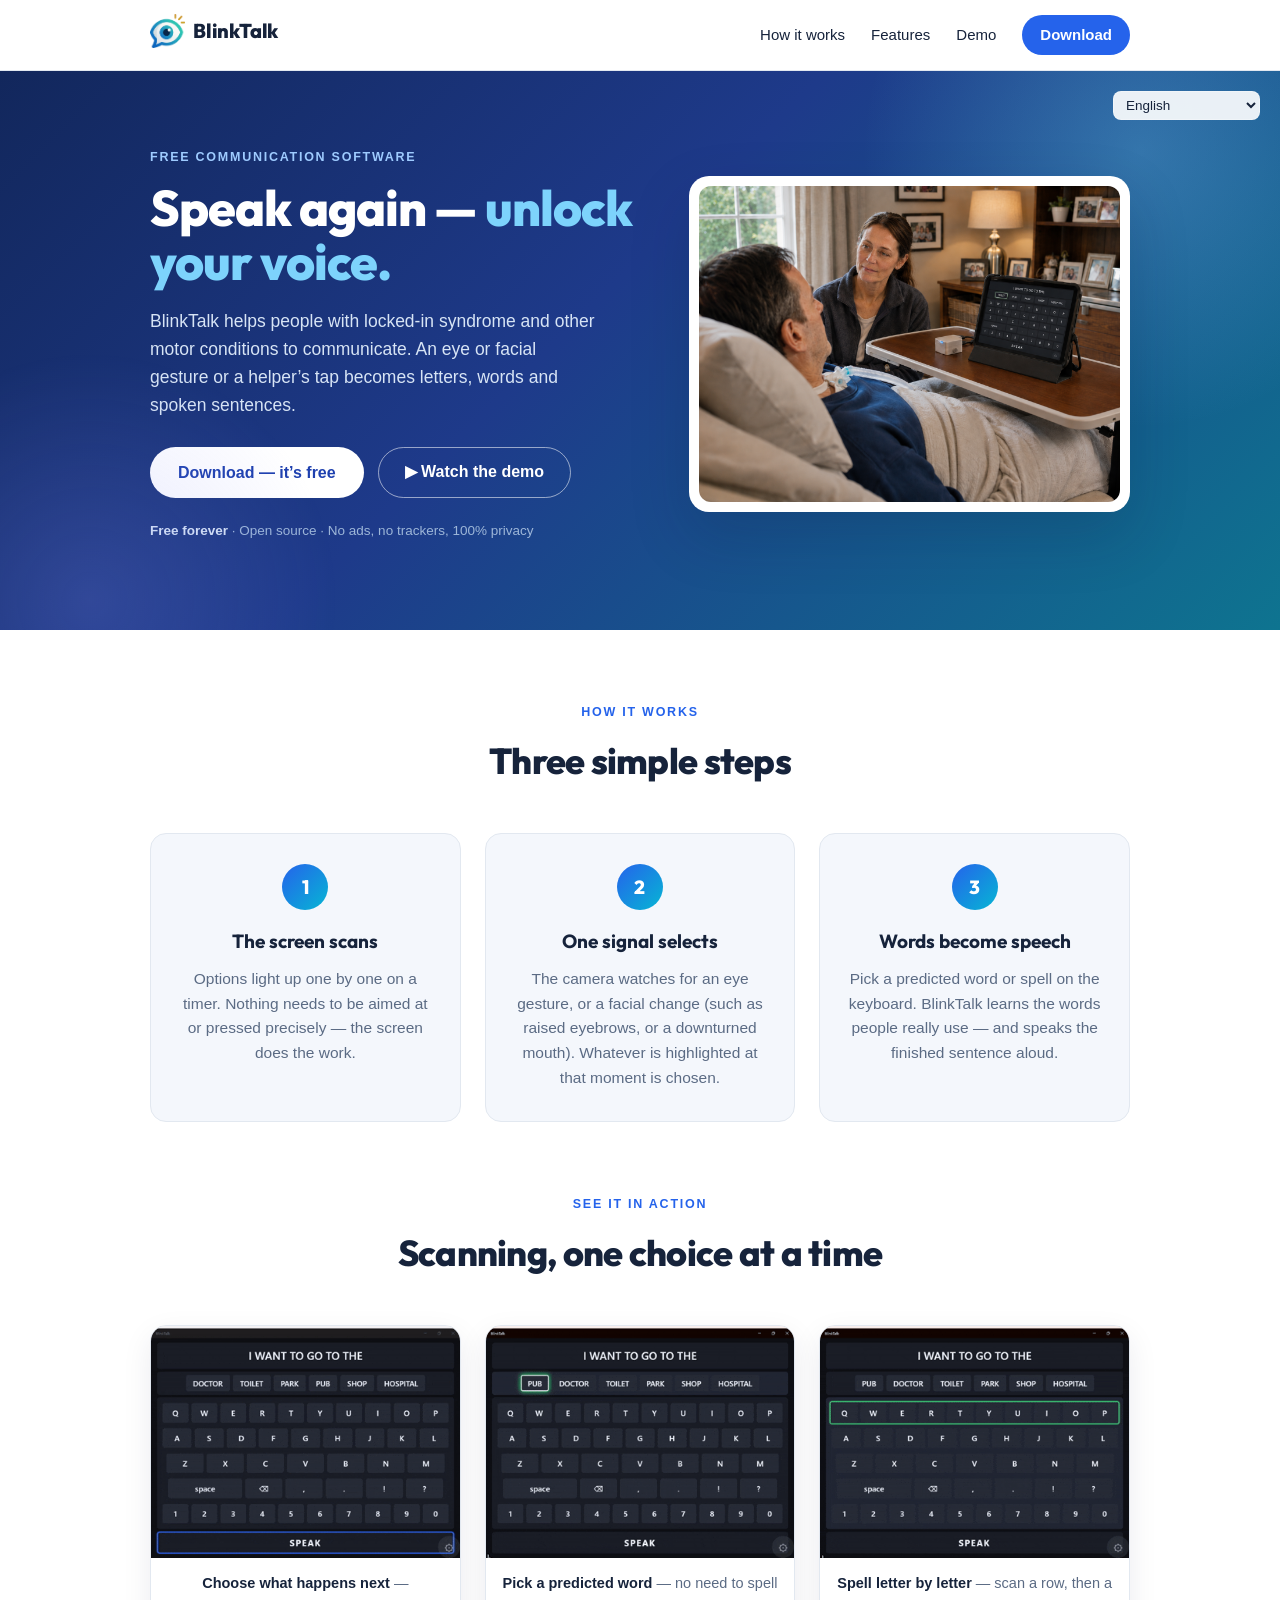
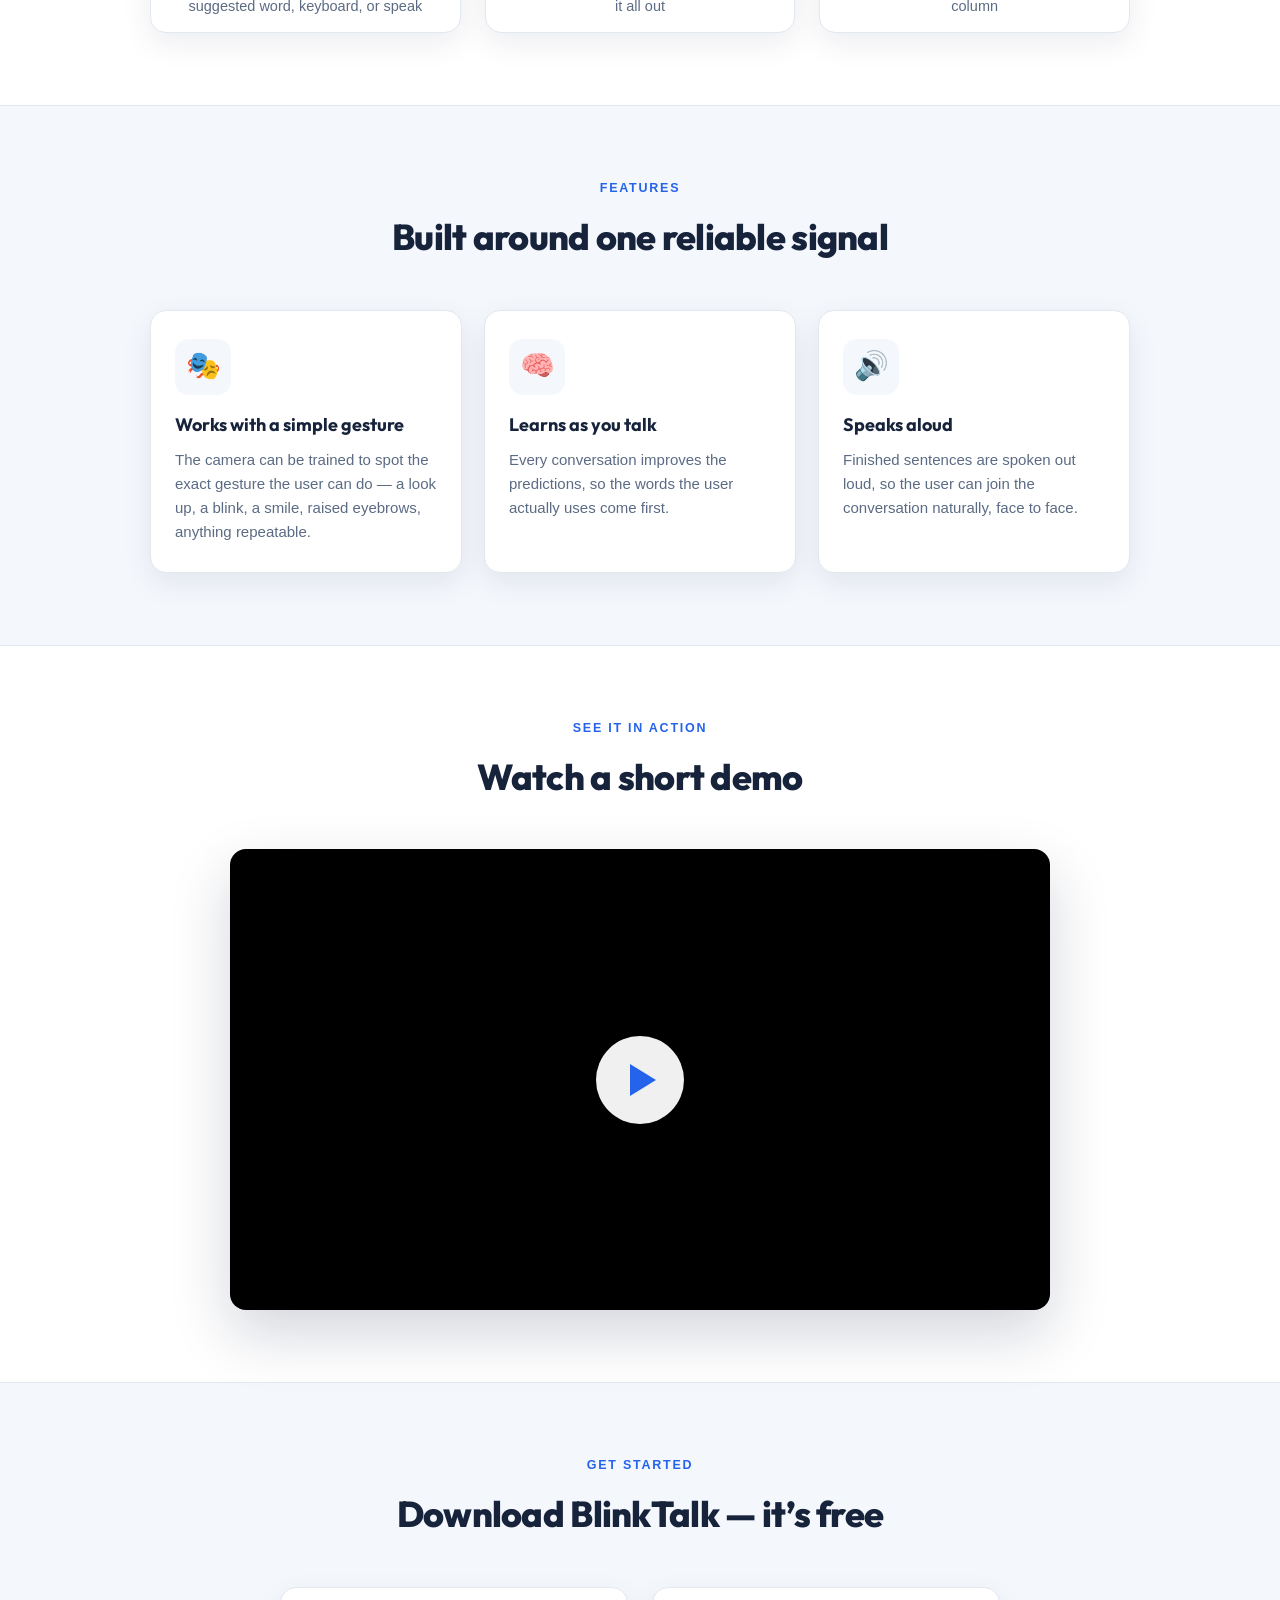
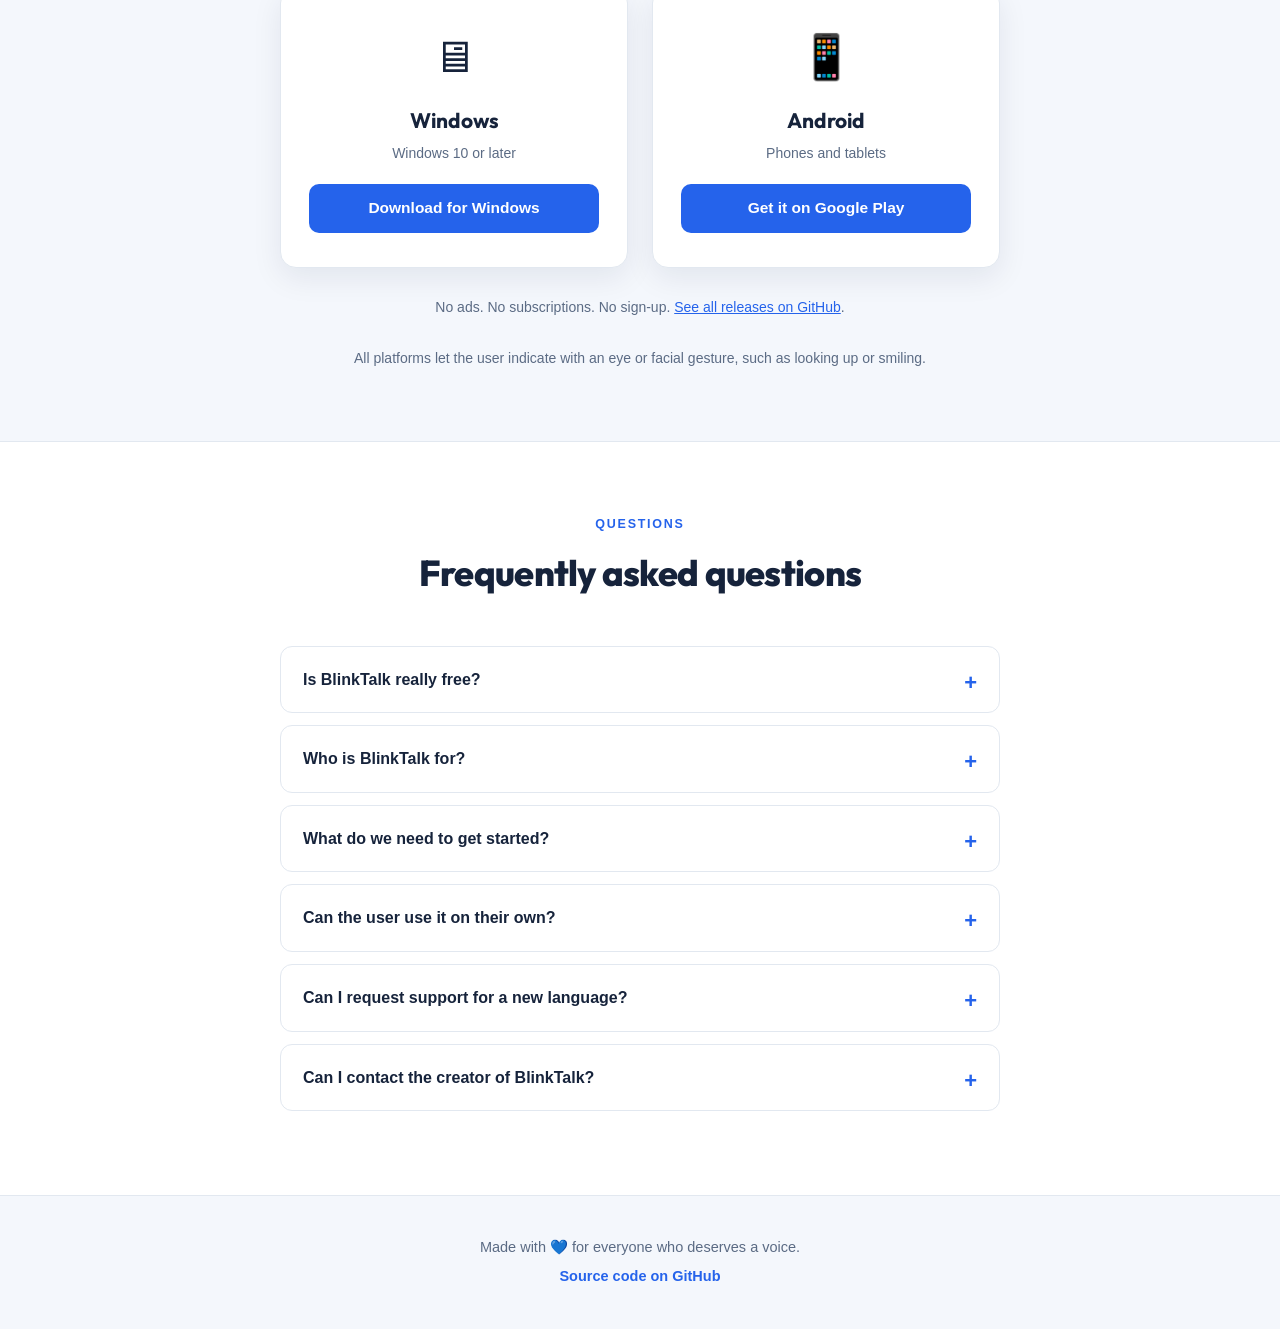
==== commit fef3ccca: "Change strapline" ====
--- a/docs/index.html
+++ b/docs/index.html
@@ -56,7 +56,7 @@
     <div class="container hero-grid">
         <div class="hero-copy">
             <p class="eyebrow">Free communication software</p>
-            <h1>Speak again &mdash; <span class="accent">one eye gesture at a time.</span></h1>
+            <h1>Speak again &mdash; <span class="accent">unlock your voice.</span></h1>
             <p class="subtitle">BlinkTalk helps people with locked-in syndrome and other motor conditions to communicate. An eye or facial gesture or a helper&rsquo;s tap becomes letters, words and spoken sentences.</p>
             <div class="hero-ctas">
                 <a class="btn-light" href="#download">Download &mdash; it&rsquo;s free</a>
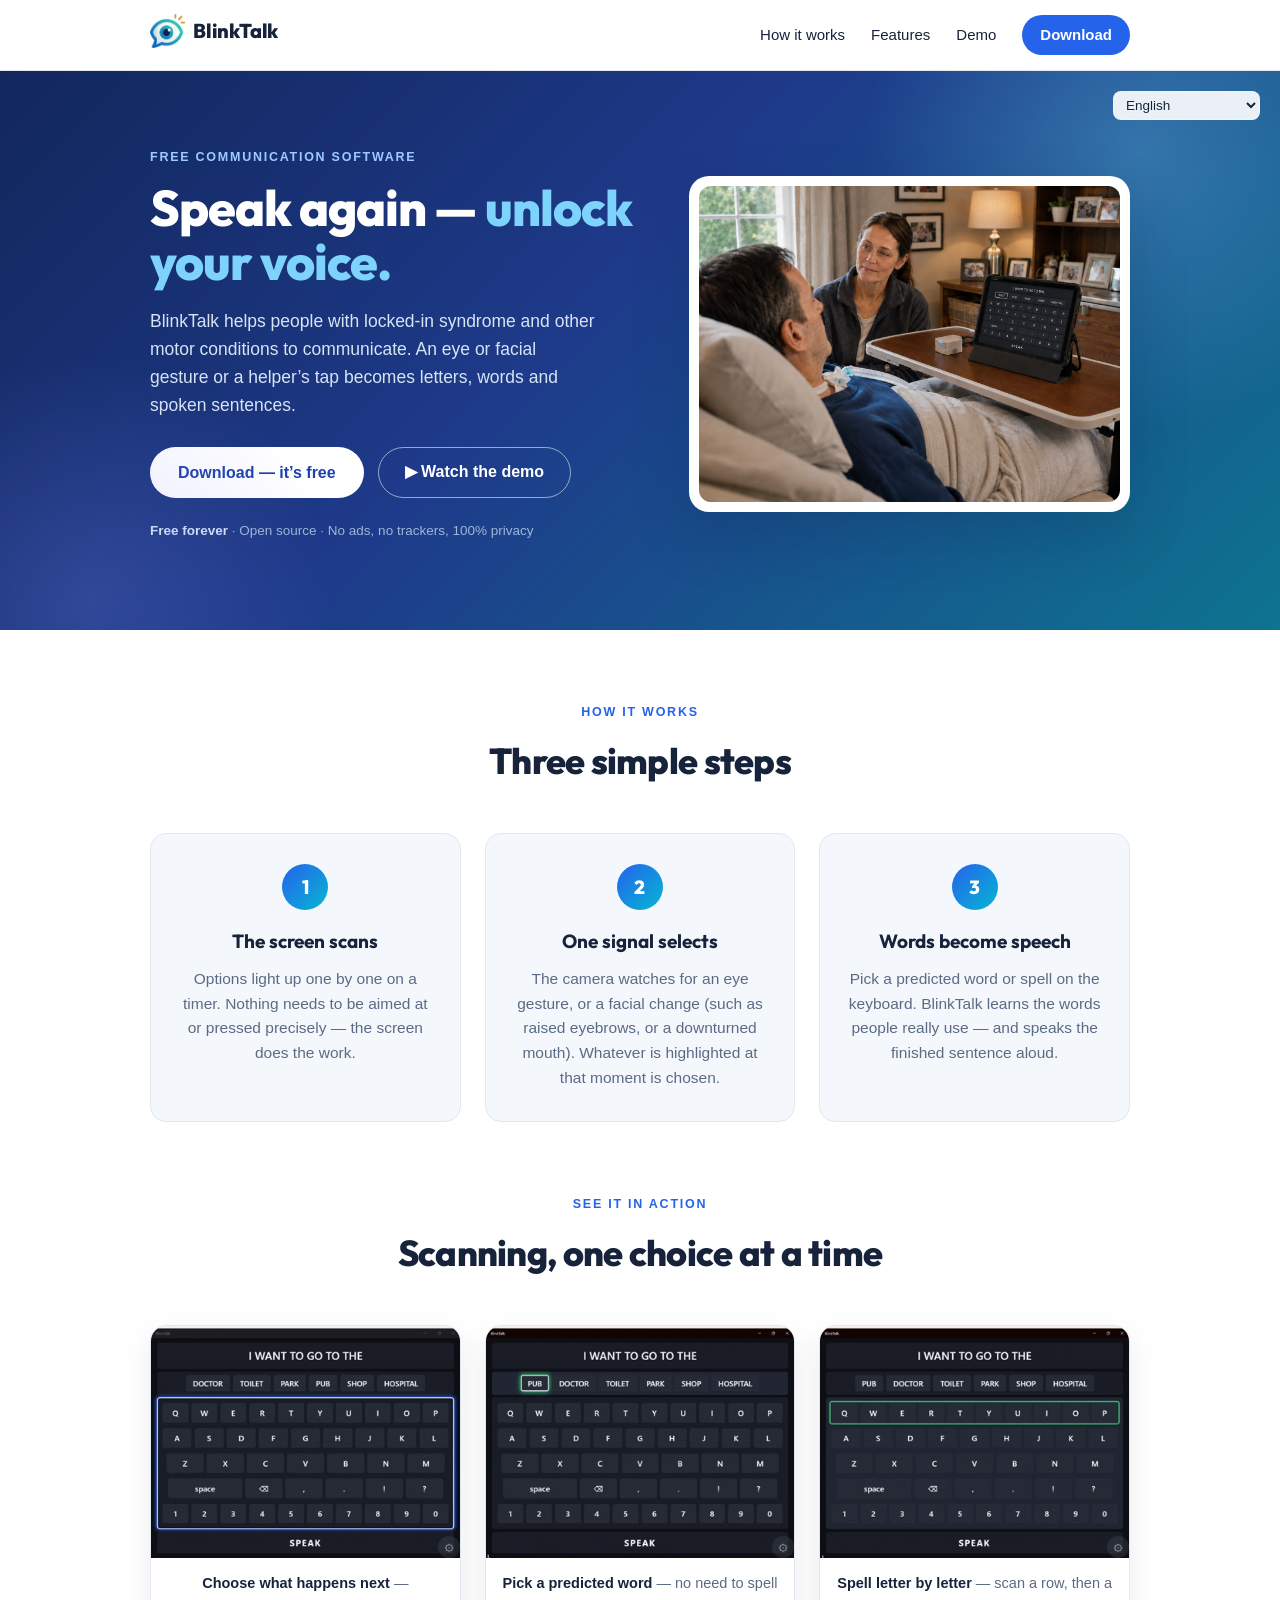
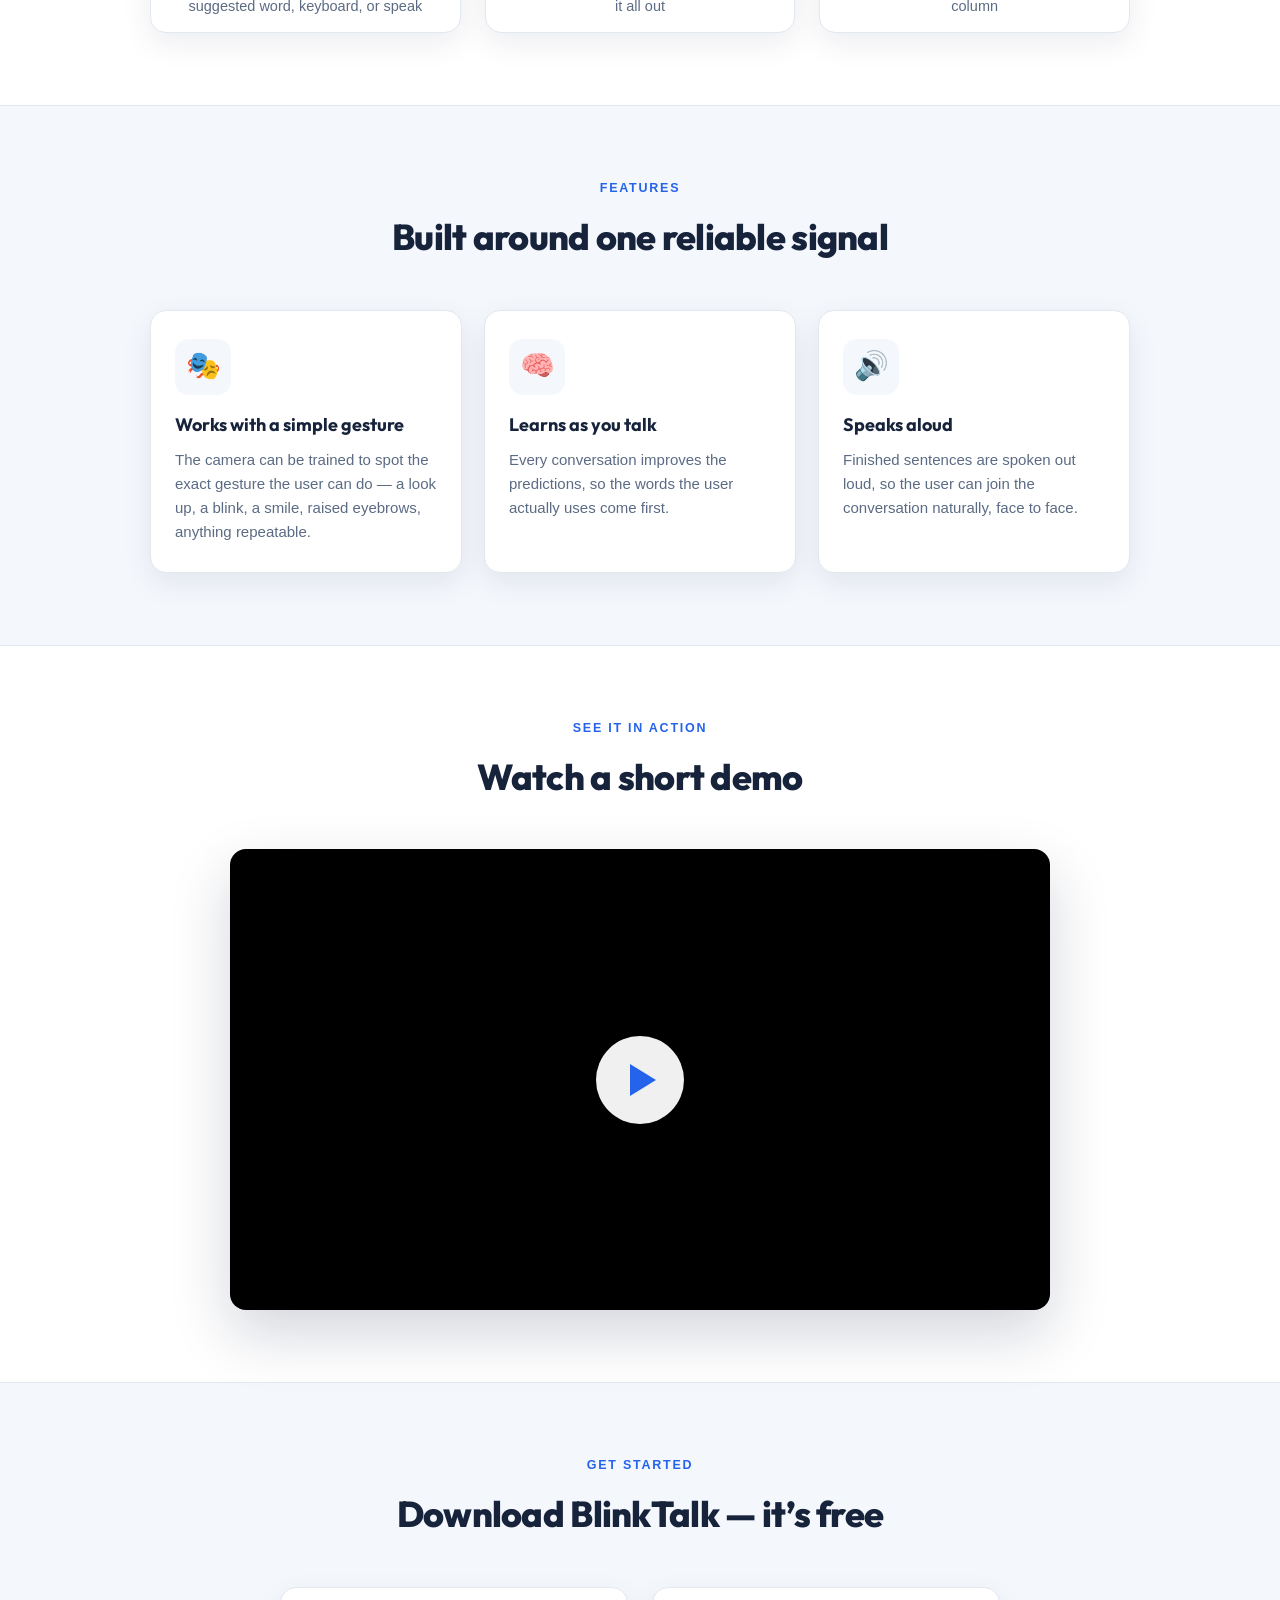
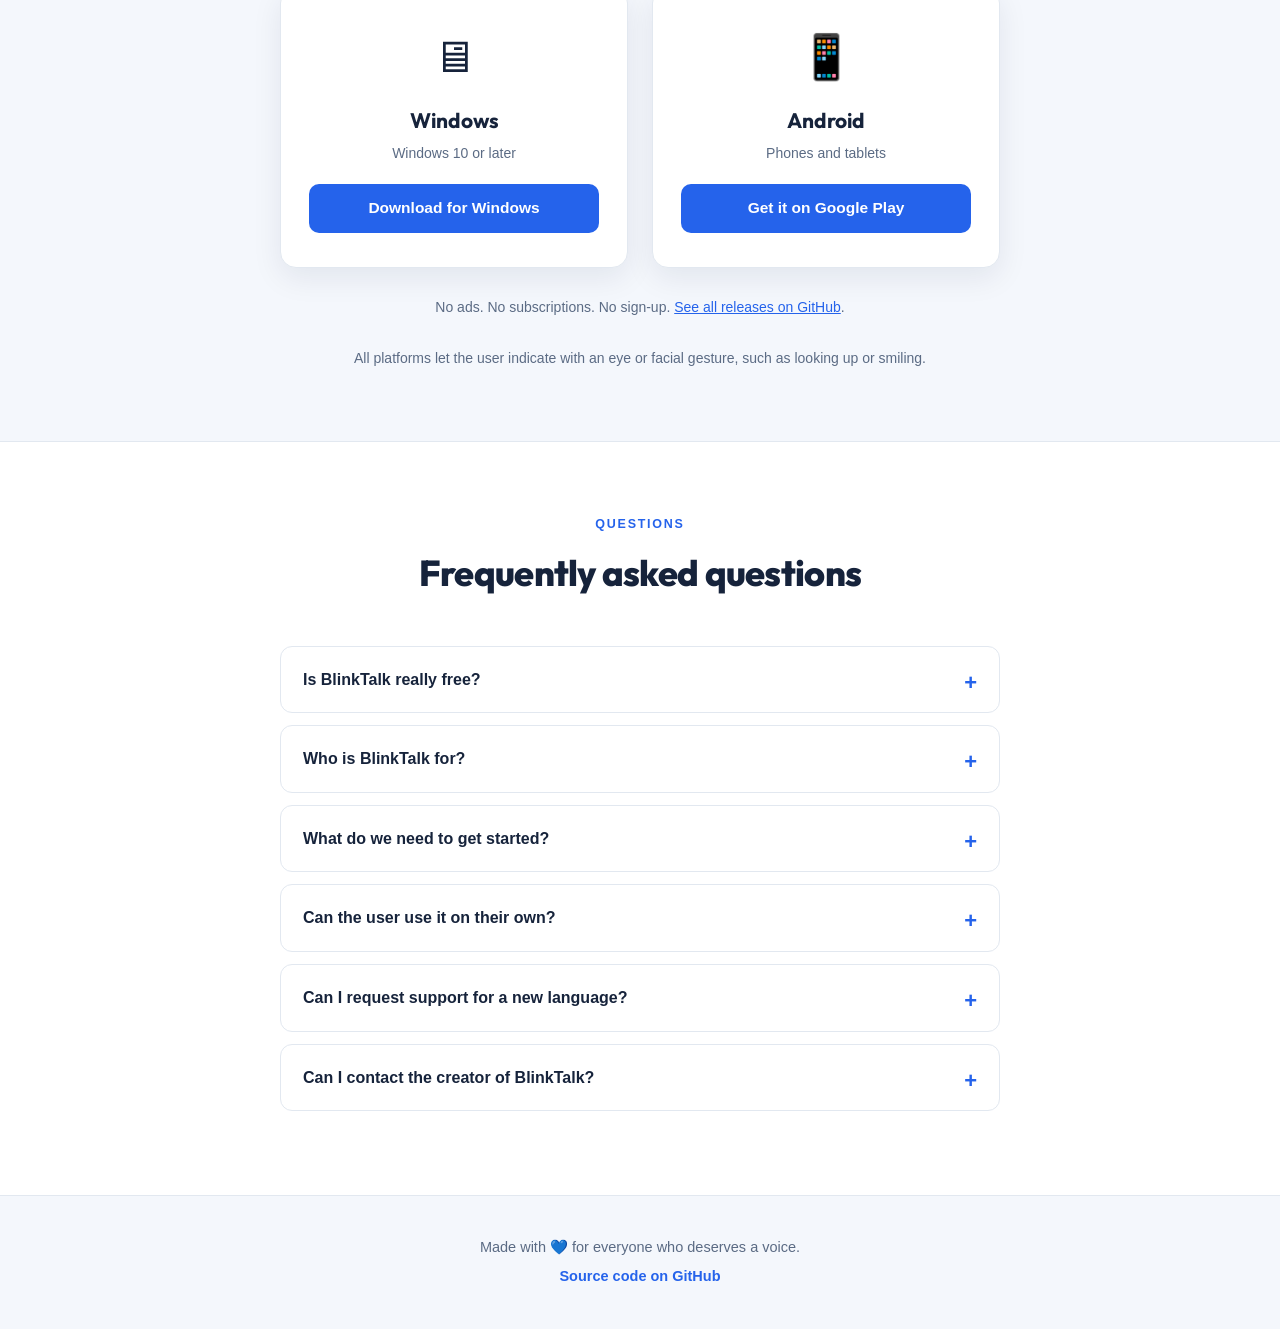
==== commit a94a0cd8: "Unlock your voice" ====
--- a/docs/index.html
+++ b/docs/index.html
@@ -3,9 +3,9 @@
 <head>
     <meta charset="utf-8">
     <meta name="viewport" content="width=device-width, initial-scale=1">
-    <title>BlinkTalk — Speak again, one gesture at a time</title>
+    <title>BlinkTalk — Speak again, unlock your voice</title>
     <meta name="description" content="BlinkTalk is free communication software for people with locked-in syndrome. A single eye or facial gesture or tap becomes letters, words and spoken sentences.">
-    <meta property="og:title" content="BlinkTalk — Speak again, one gesture at a time">
+    <meta property="og:title" content="BlinkTalk — Speak again, unlock your voice">
     <meta property="og:description" content="Free communication software for people with locked-in syndrome. A single eye or facial gesture or tap becomes letters, words and spoken sentences.">
     <meta property="og:type" content="website">
     <meta property="og:url" content="https://mrpmorris.github.io/BlinkTalk/">
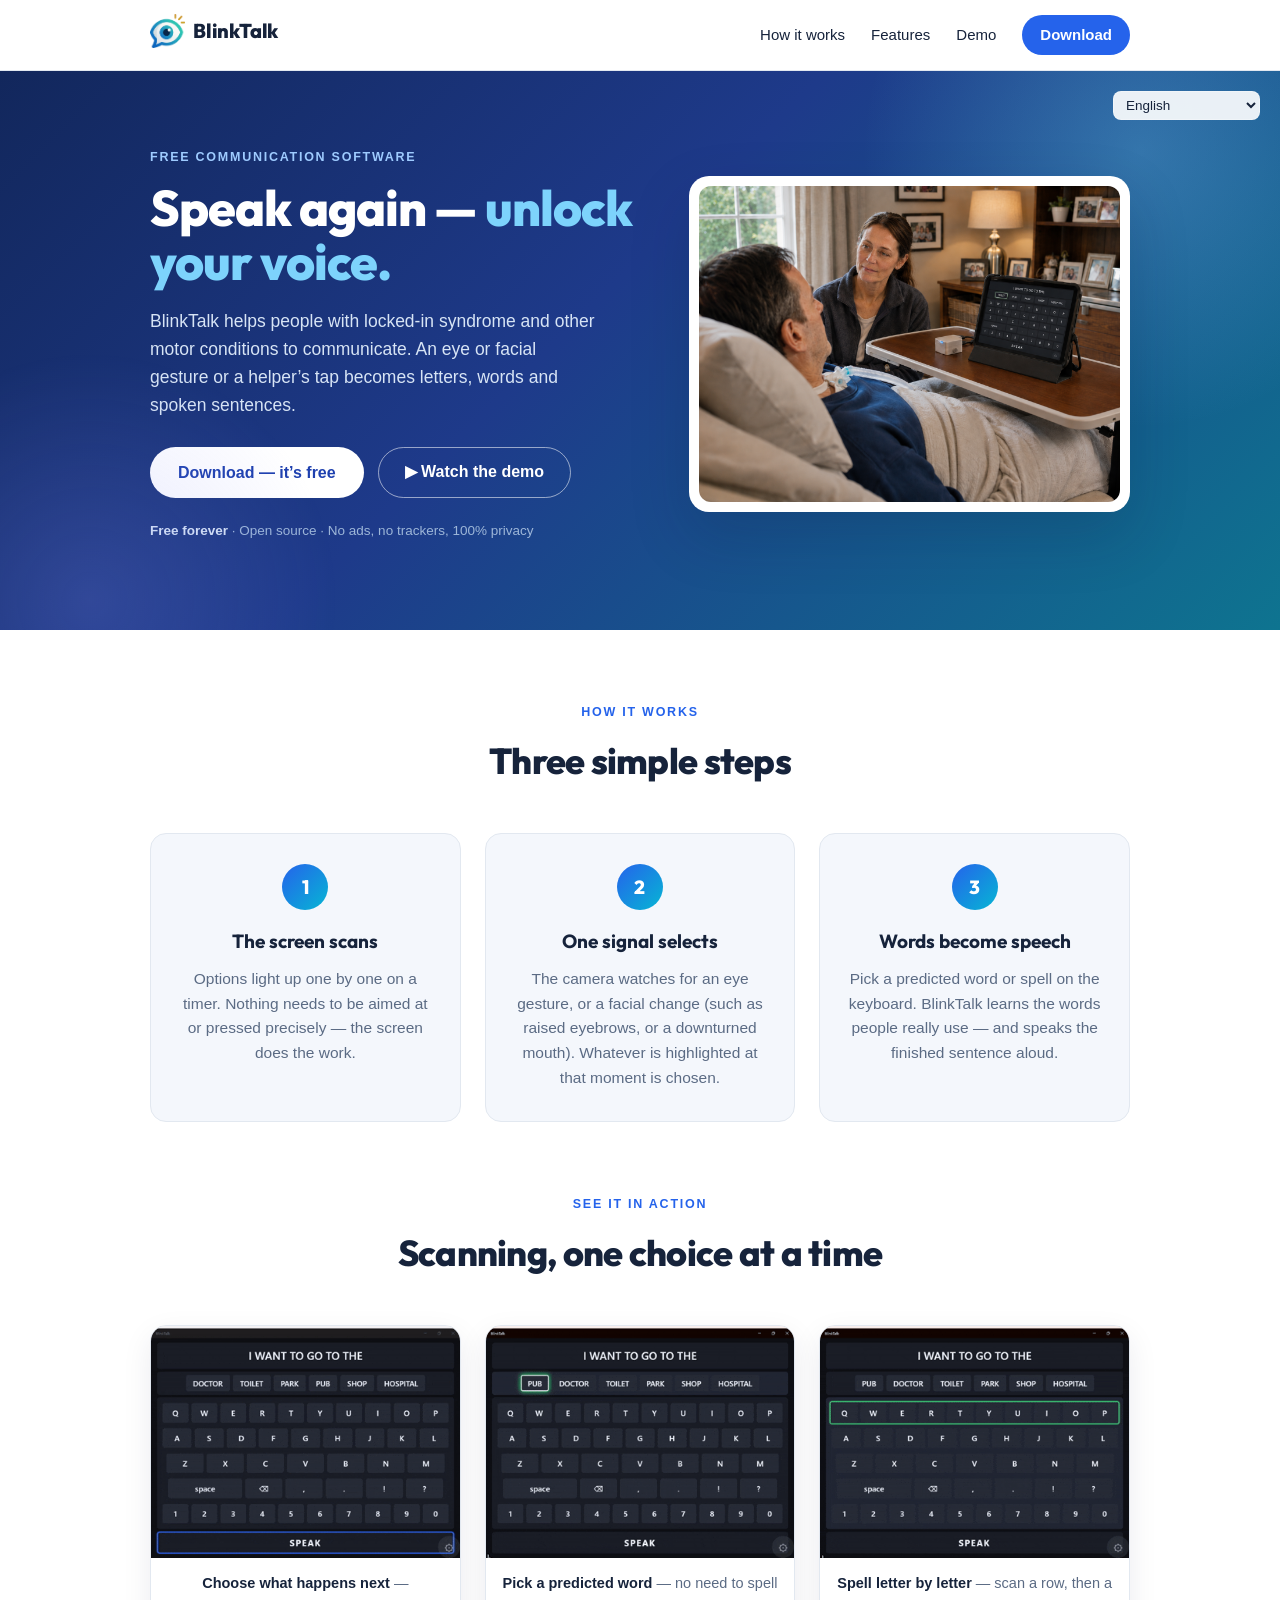
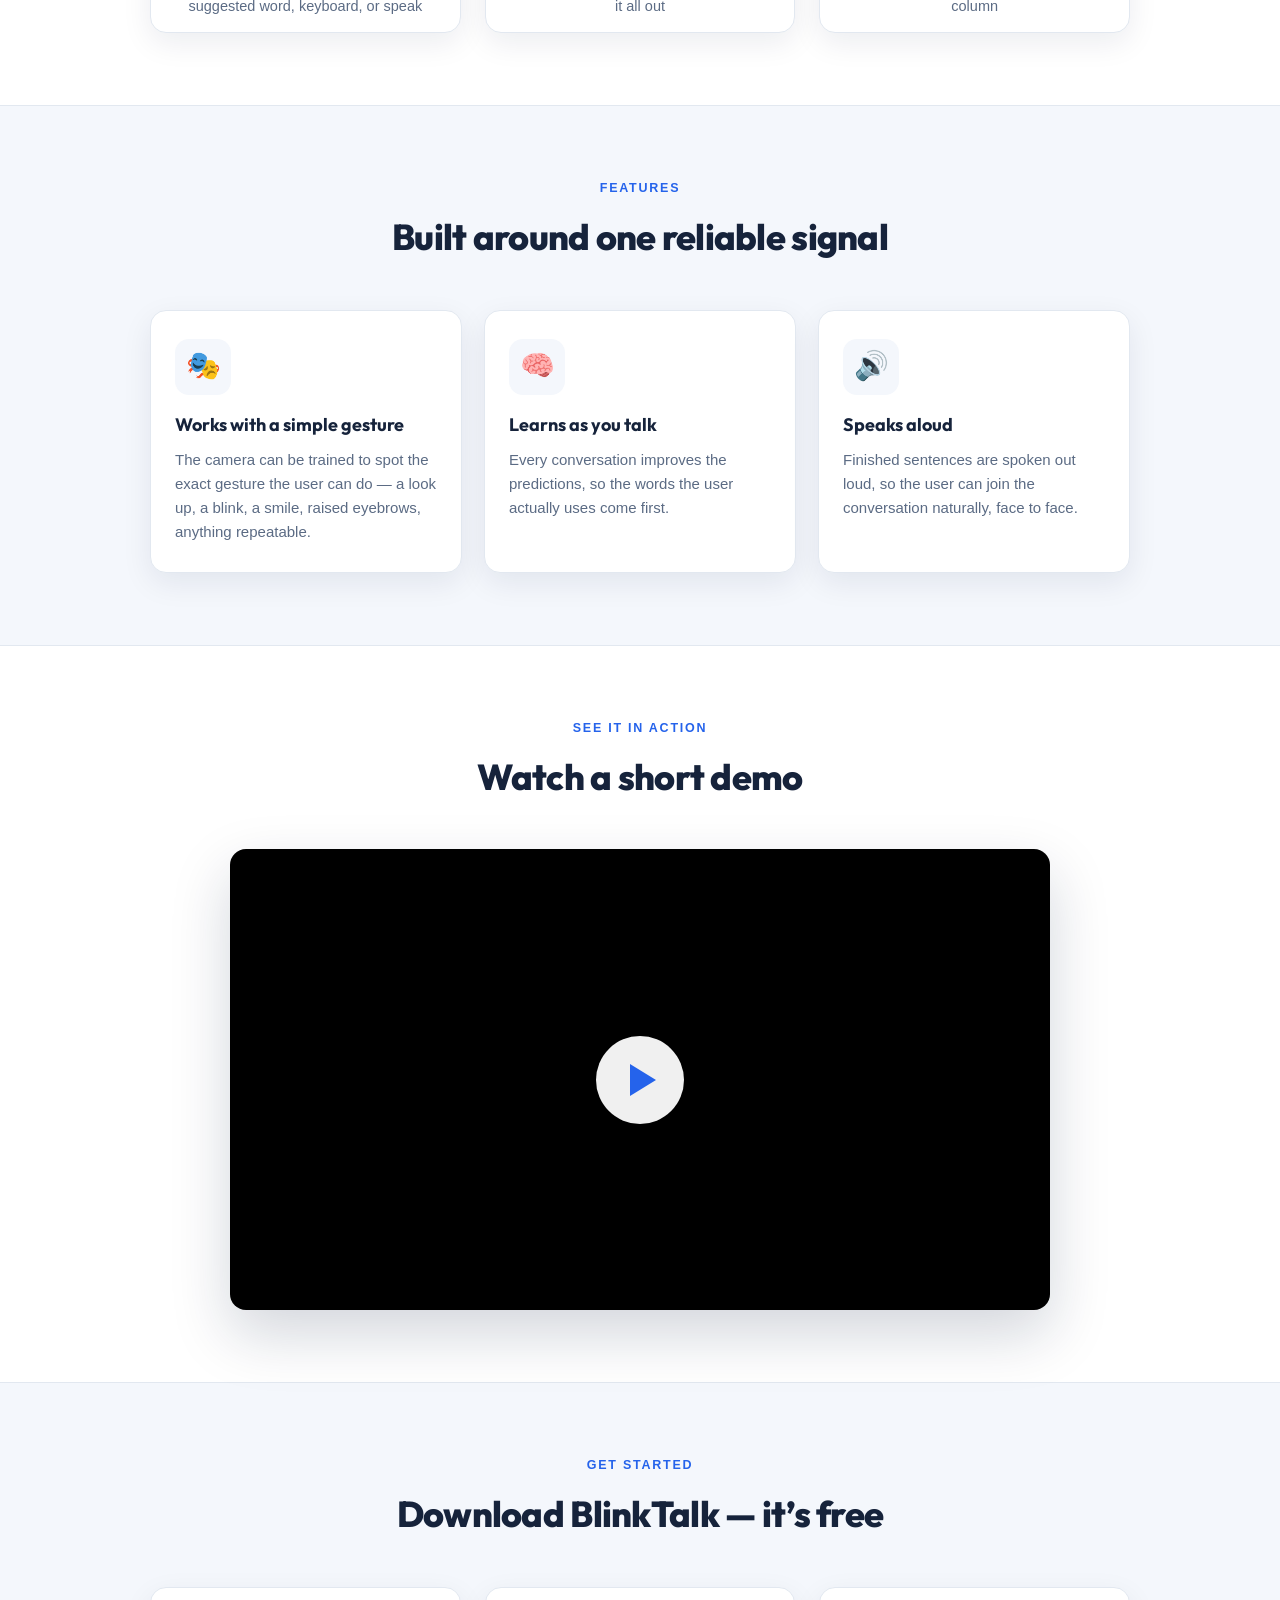
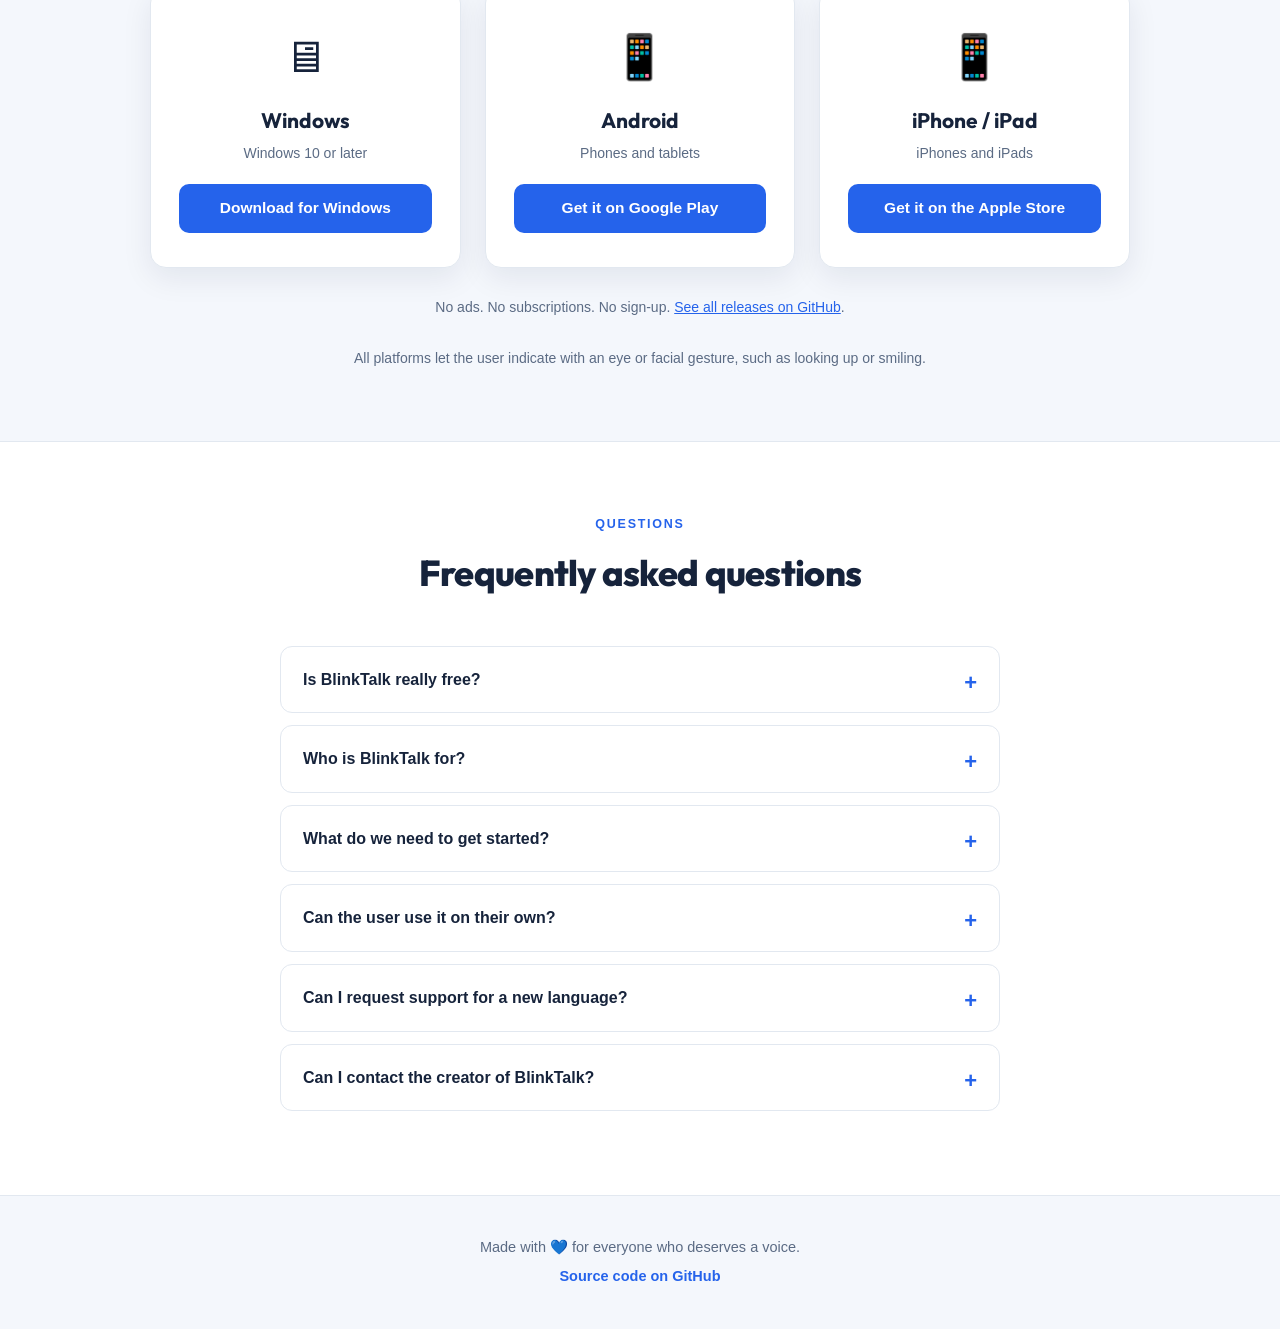
==== commit a8edfc0d: "Include download link to iOS" ====
--- a/docs/index.html
+++ b/docs/index.html
@@ -177,6 +177,12 @@
                 <p class="note">Phones and tablets</p>
                 <a class="btn" href="https://play.google.com/store/apps/details?id=com.airsoftwarelimited.blinktalk.app">Get it on Google Play</a>
             </div>
+            <div class="download-card reveal" style="transition-delay: 0.2s;">
+                <div class="icon">&#128241;</div>
+                <h3>iPhone / iPad</h3>
+                <p class="note">iPhones and iPads</p>
+                <a class="btn" href="https://apps.apple.com/gb/app/blinktalk-aac/id6806646060">Get it on the Apple Store</a>
+            </div>
         </div>
         <p class="center-note reveal">No ads. No subscriptions. No sign-up. <a href="https://github.com/mrpmorris/BlinkTalk/releases">See all releases on GitHub</a>.</p>
         <p class="center-note reveal">All platforms let the user indicate with an eye or facial gesture, such as looking up or smiling.</p>
--- a/docs/shared.css
+++ b/docs/shared.css
@@ -418,7 +418,7 @@
     display: grid;
     grid-template-columns: repeat(auto-fit, minmax(260px, 1fr));
     gap: 24px;
-    max-width: 720px;
+    max-width: 1080px;
     margin: 0 auto;
 }
 
@@ -530,4 +530,4 @@
     html { scroll-behavior: auto; }
     .hero-copy > *, .hero-art { animation: none; }
     .reveal { opacity: 1; transform: none; transition: none; }
-}+}
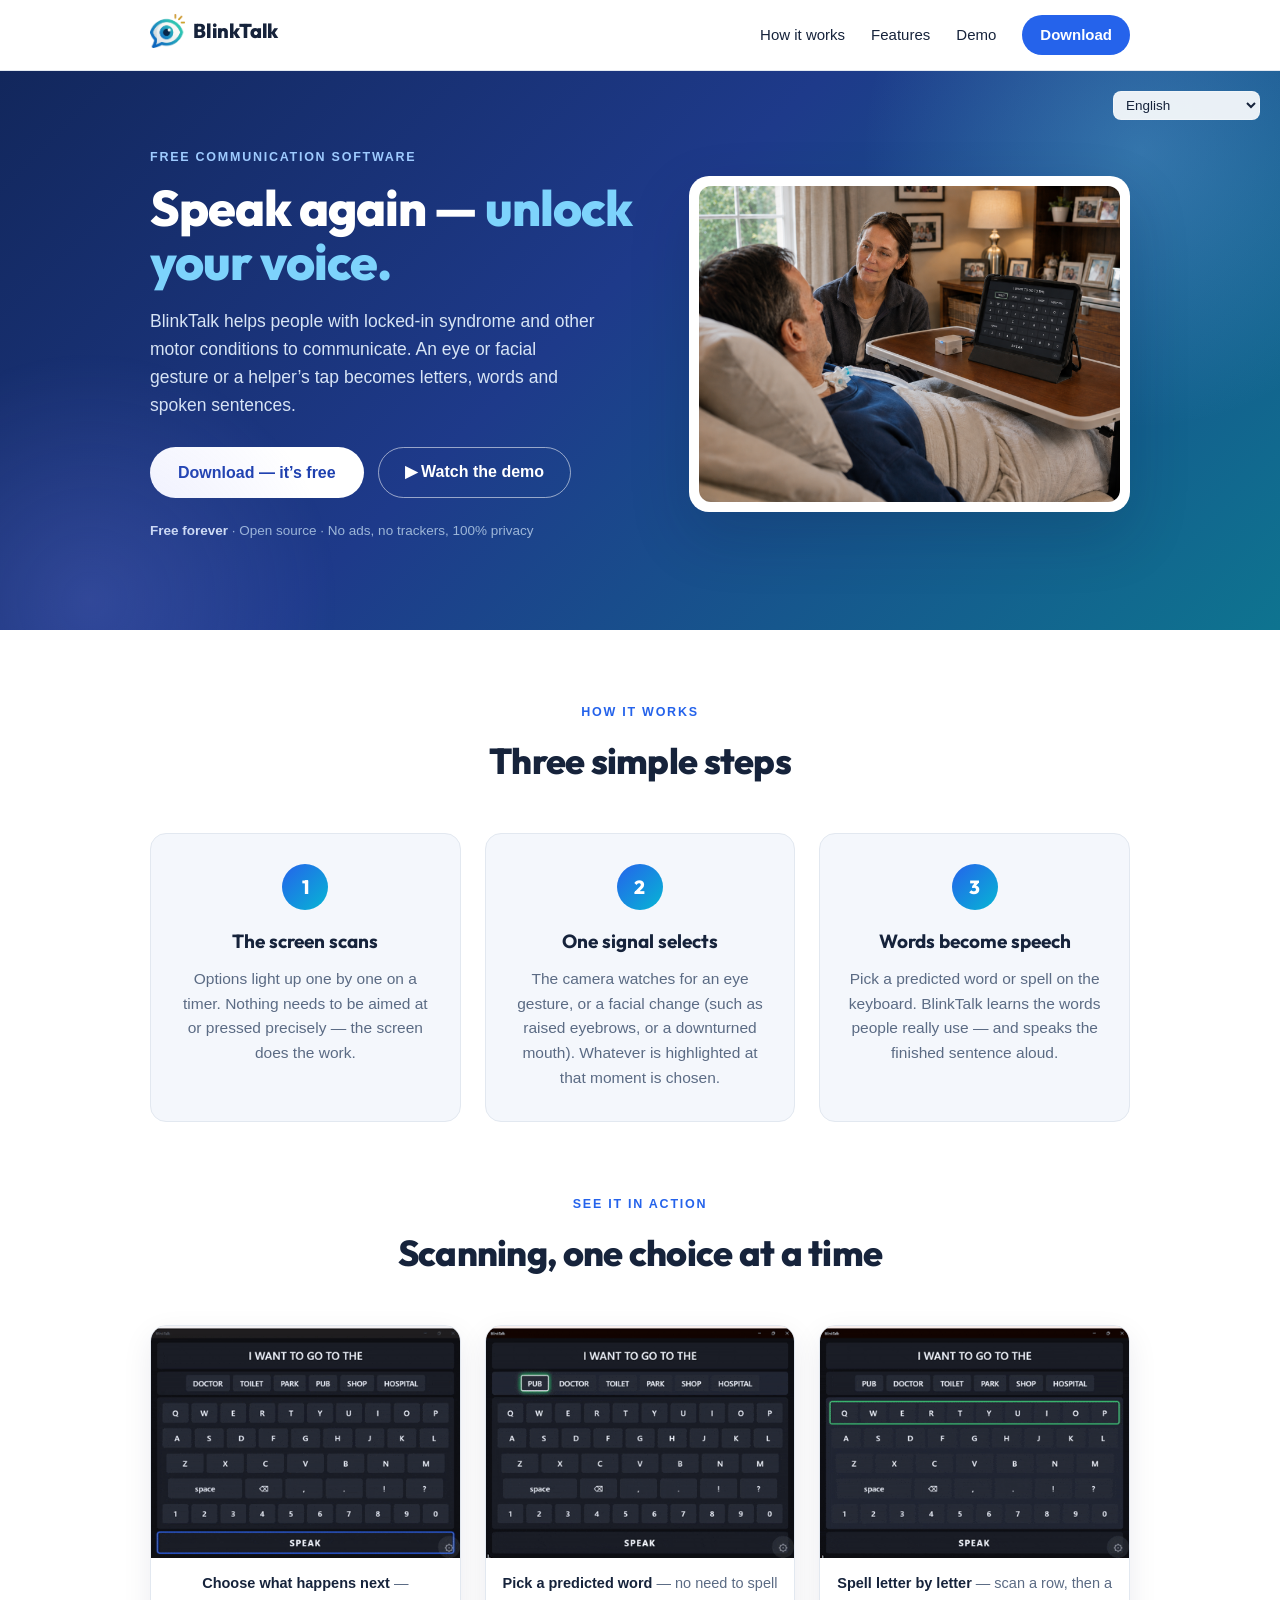
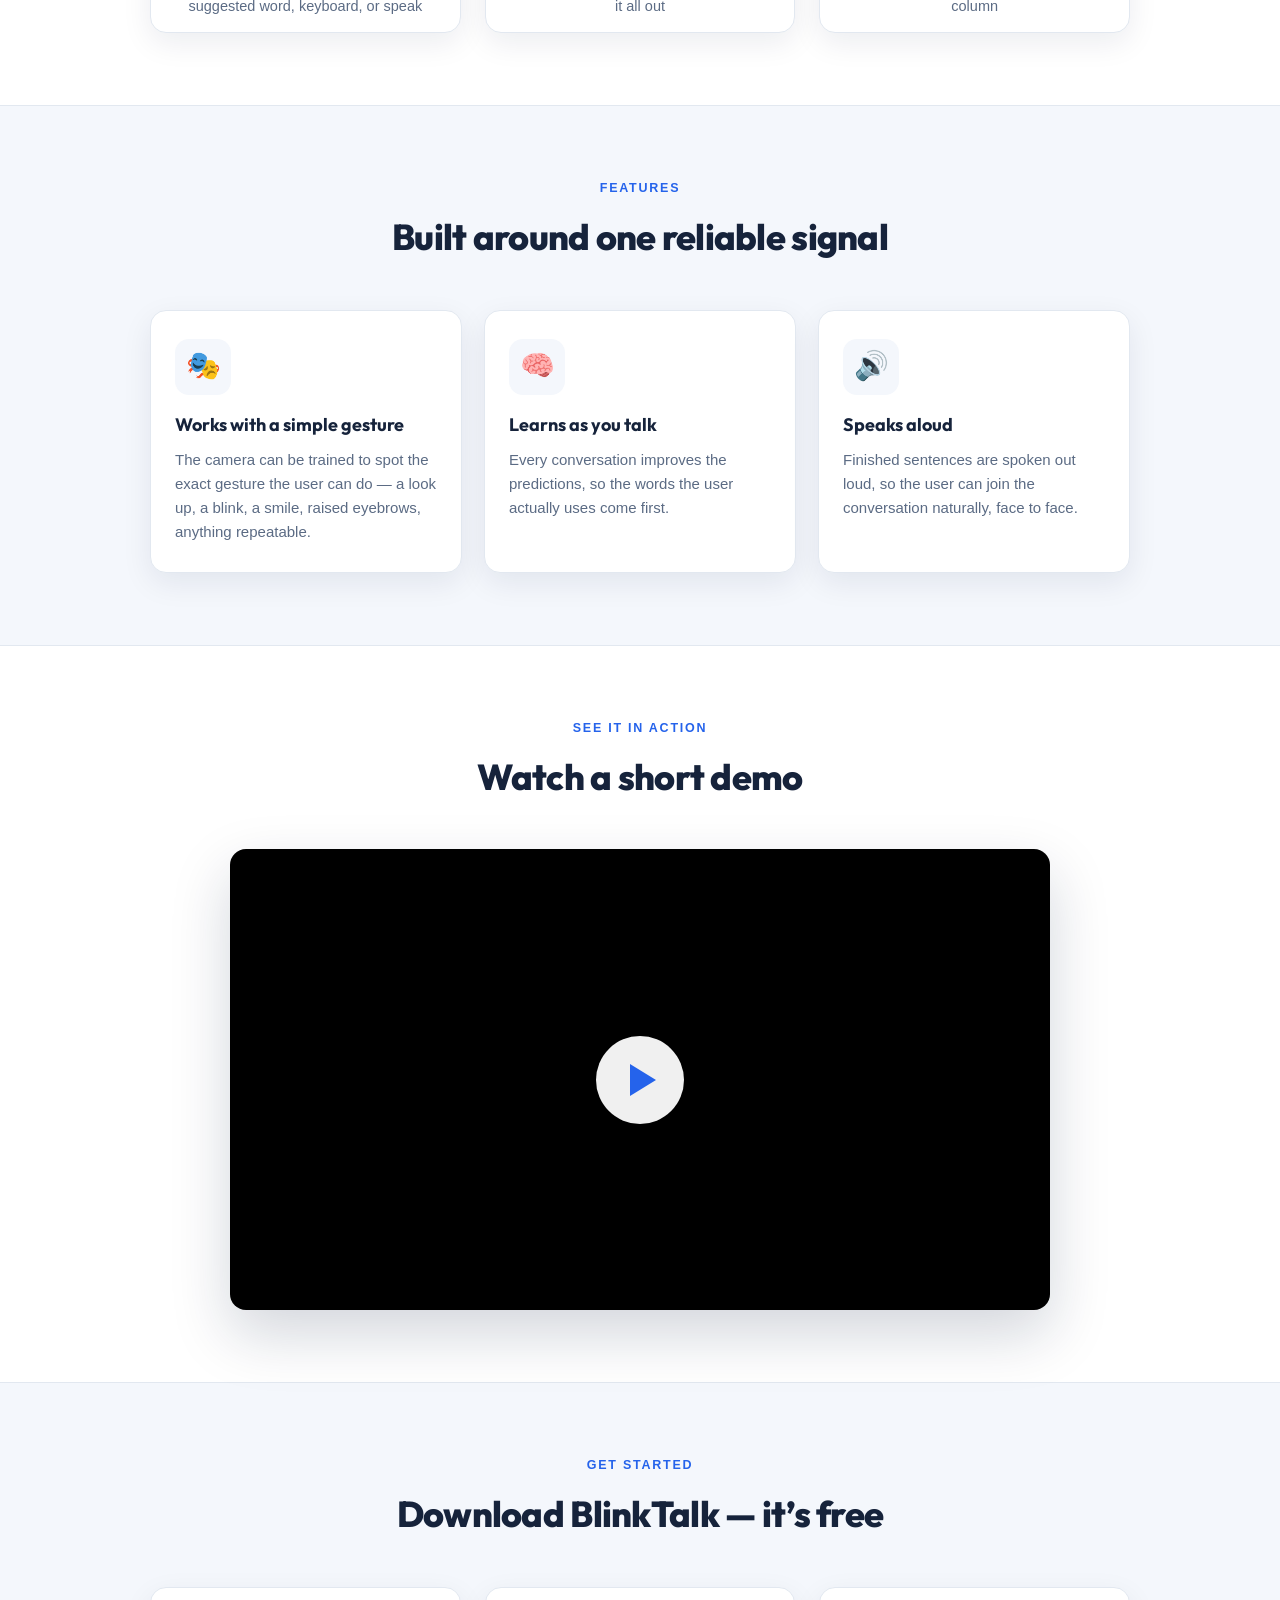
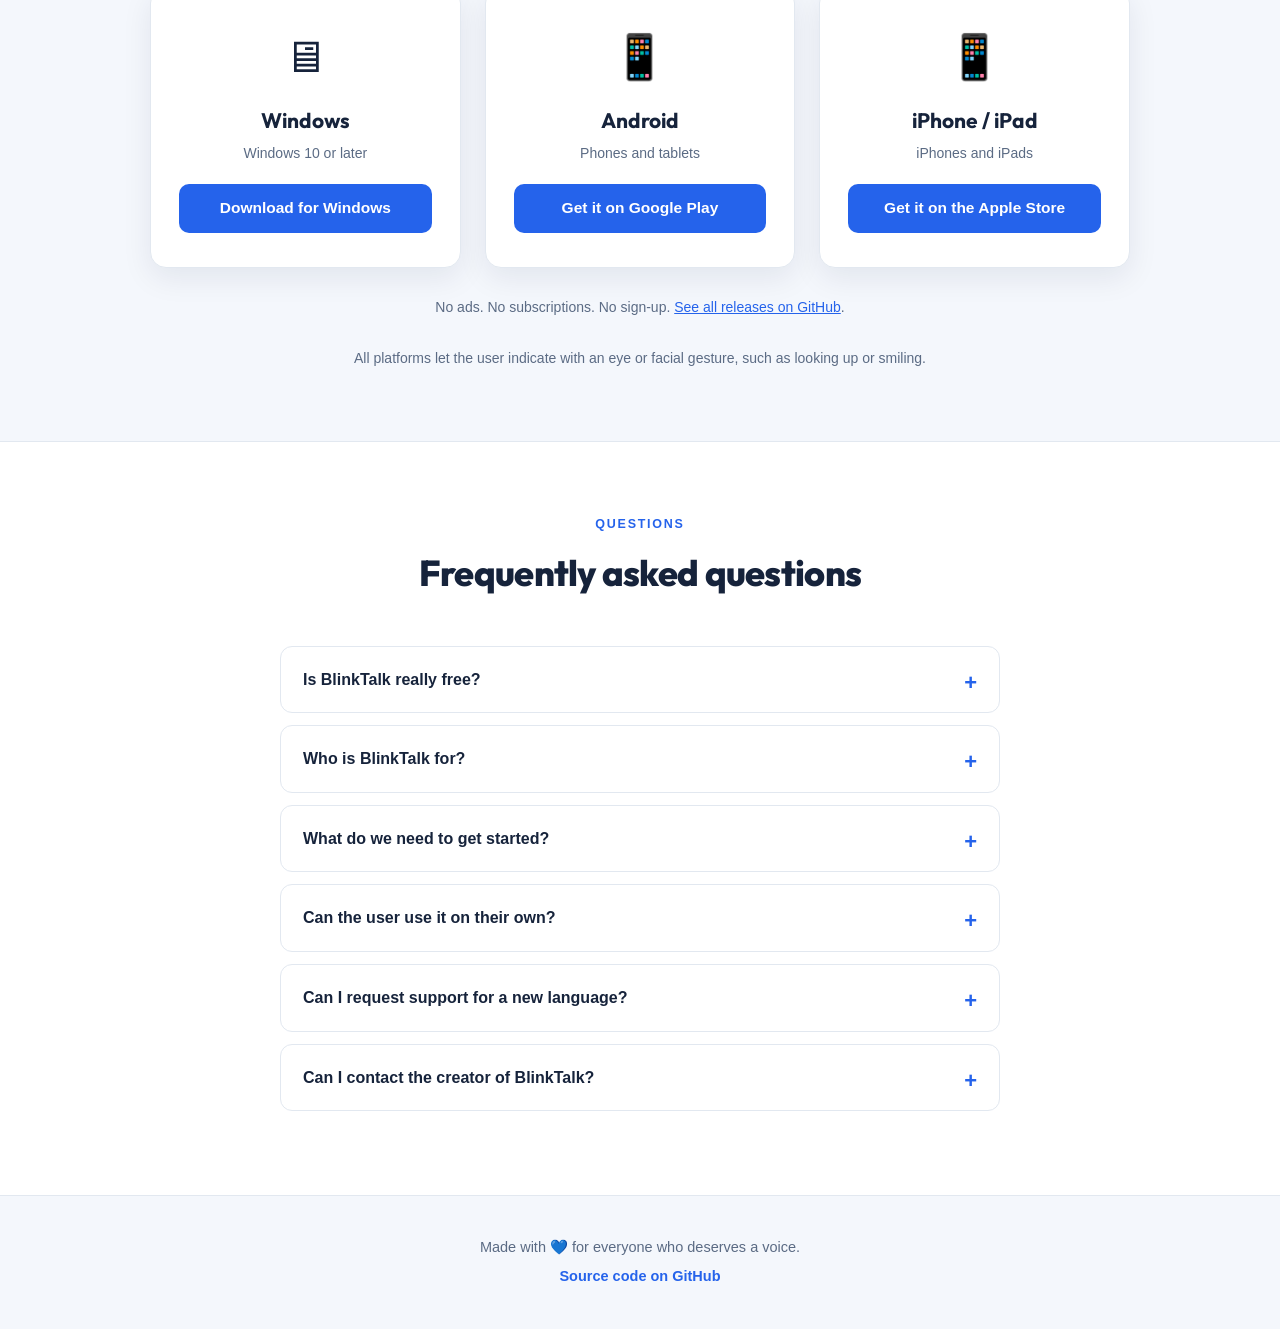
==== commit 795414e5: "Mention iPhone/iPad in FAQ" ====
--- a/docs/index.html
+++ b/docs/index.html
@@ -206,7 +206,7 @@
             </details>
             <details>
                 <summary>What do we need to get started?</summary>
-                <p>A Windows computer or an Android tablet or phone. The user communicates with whatever signal they can repeat &mdash; an eye or facial gesture &mdash; while the device camera is trained to spot the gesture, or a helper taps the screen, clicks the mouse, or presses the spacebar on a physical keyboard.</p>
+                <p>A Windows computer, an Android tablet/phone, or an iPhone/iPad. The user communicates with whatever signal they can repeat &mdash; an eye or facial gesture &mdash; while the device camera is trained to spot the gesture, or a helper taps the screen, clicks the mouse, or presses the spacebar on a physical keyboard.</p>
             </details>
             <details>
                 <summary>Can the user use it on their own?</summary>
